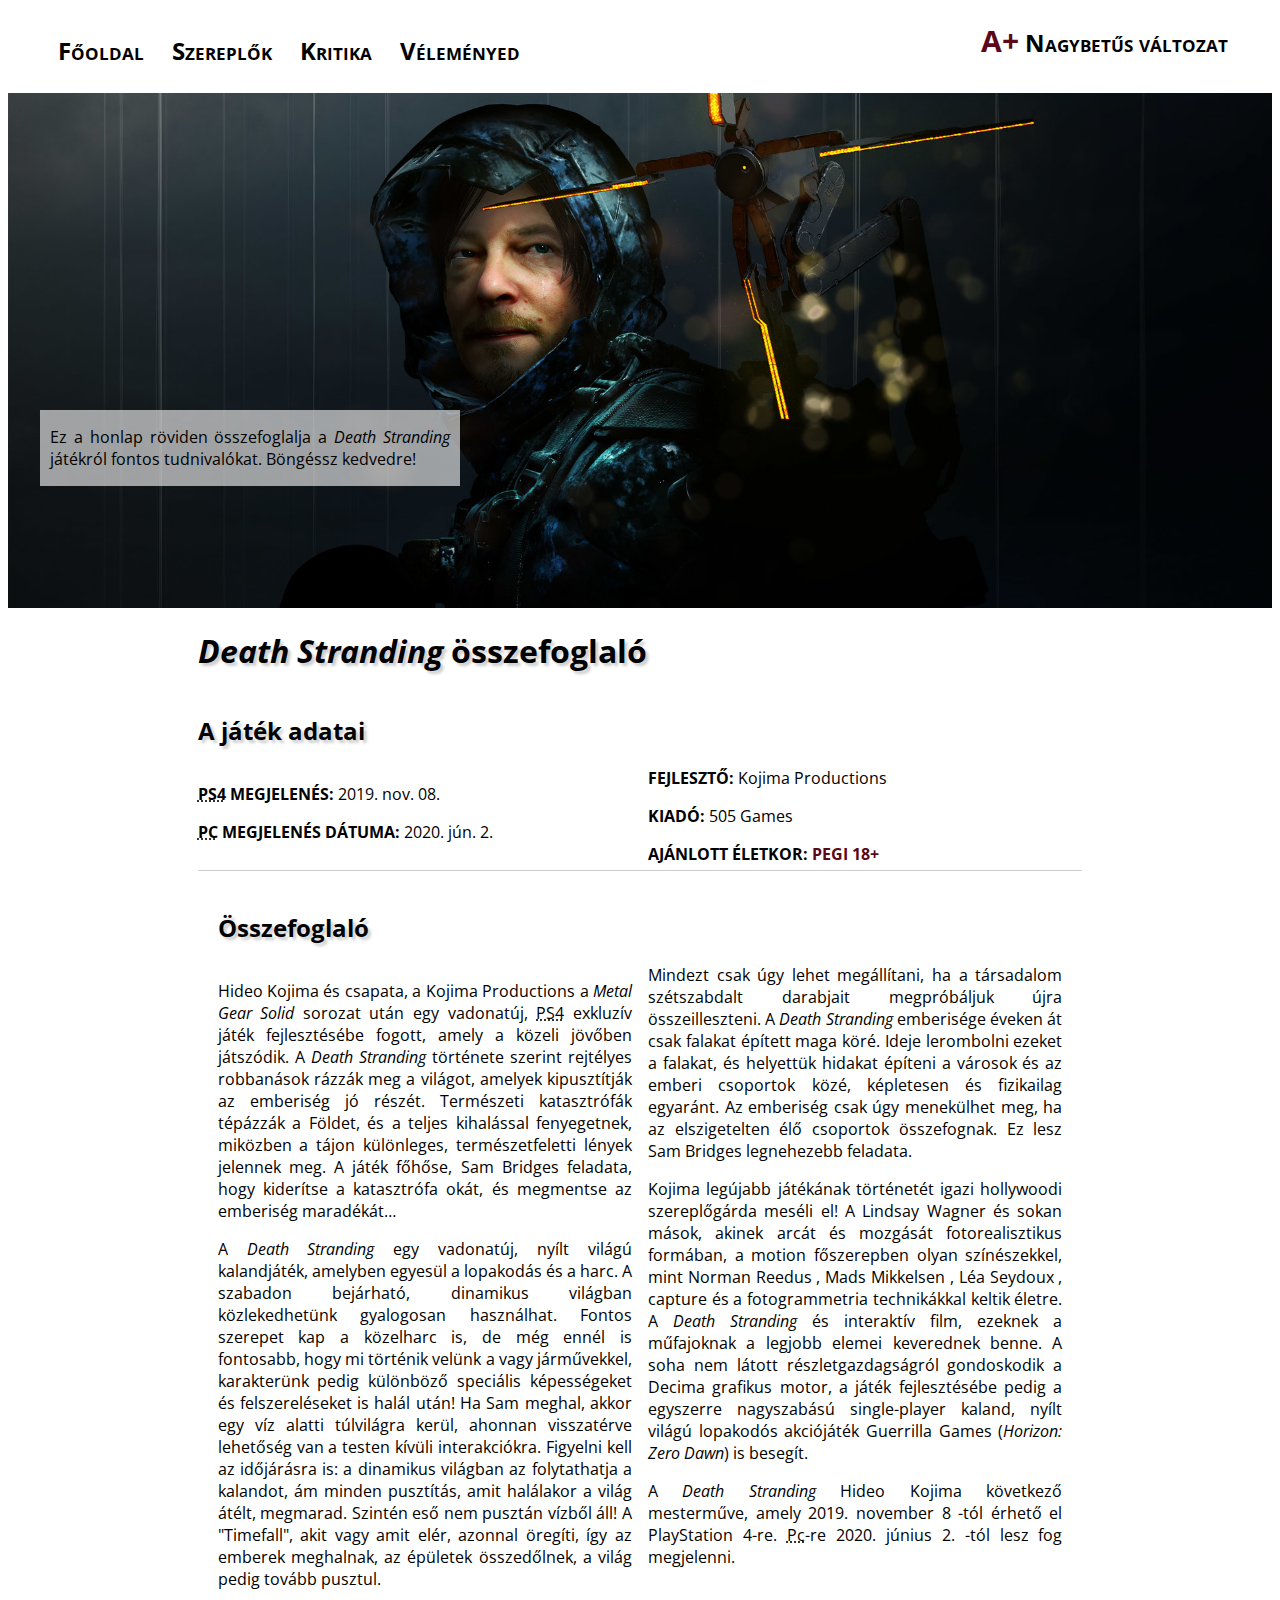
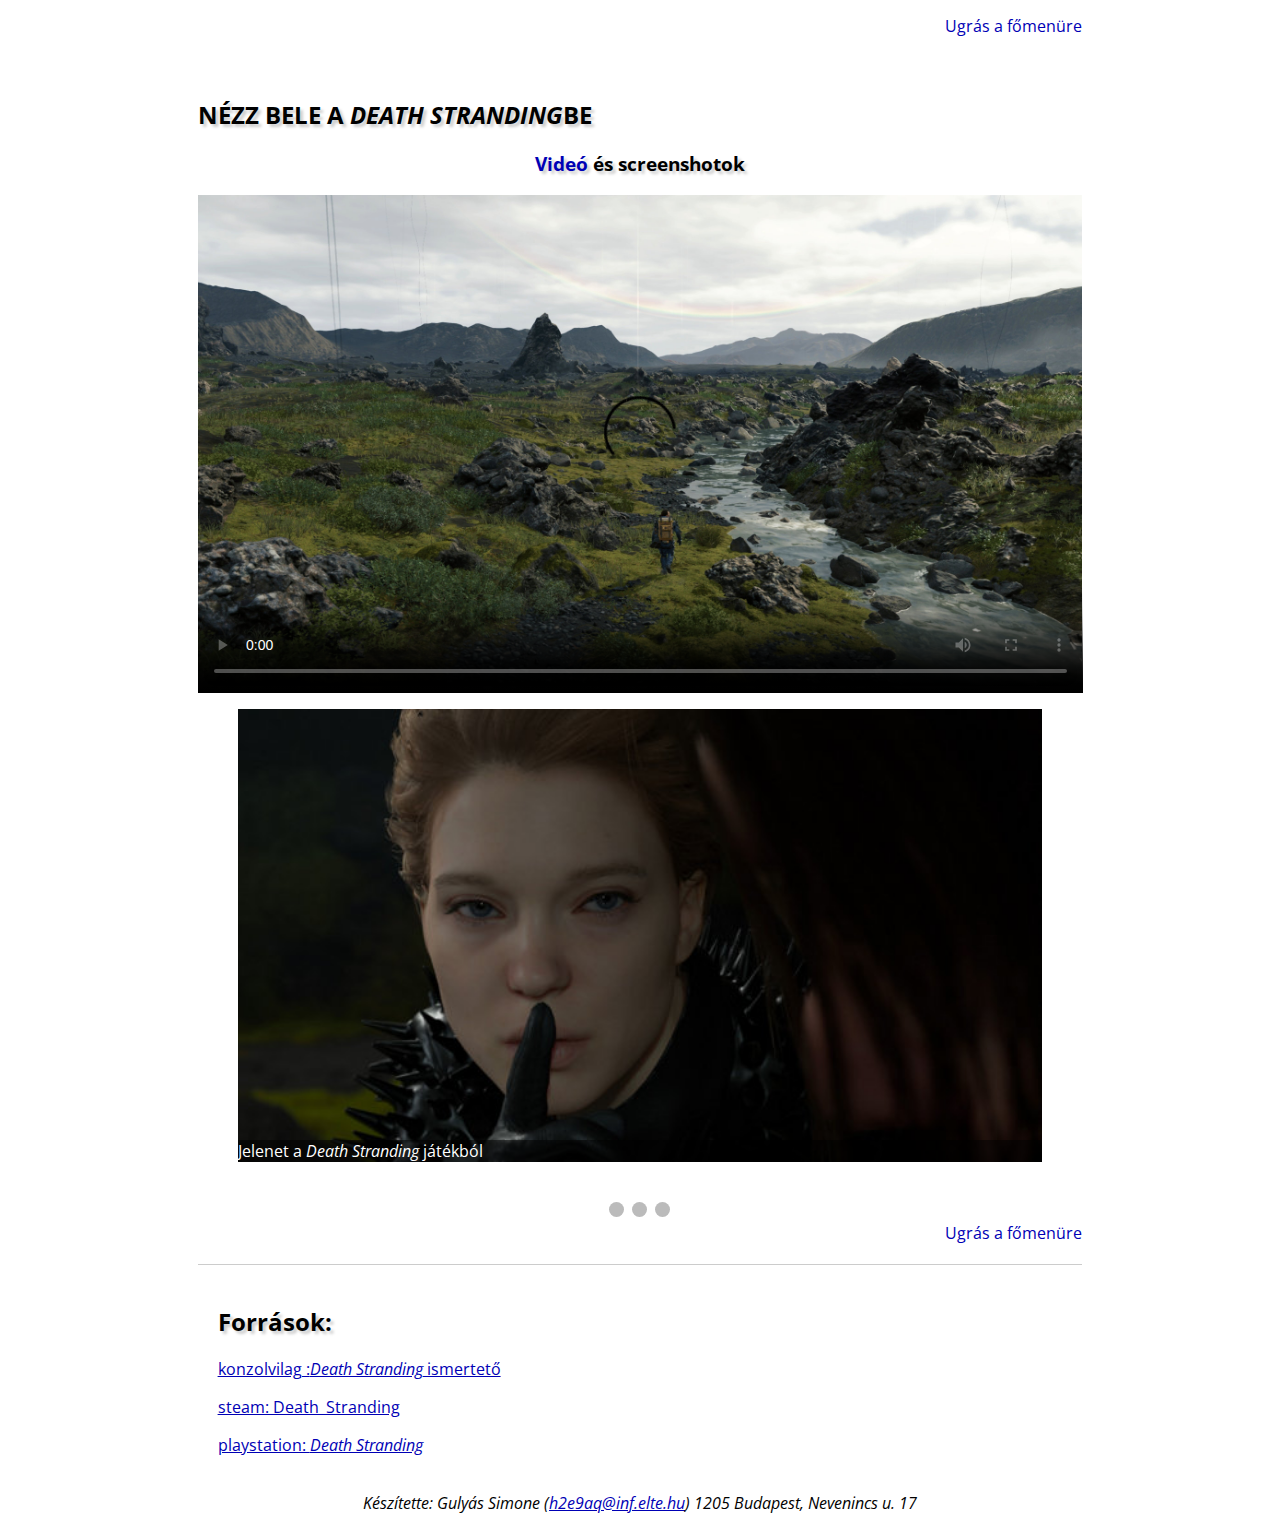
==== index.html @ 082101f3 "fixed some design" ====
<!DOCTYPE html>
<html lang="hu">
<head>
    <meta charset="utf-8">
    <title>Főoldal</title>
    <meta name="viewport" content="width=device-width, initial-scale=1">
    <link rel="stylesheet" type="text/css" href="css/alap.css" title="normal">
    <link rel="alternate stylesheet" type="text/css" href="css/nagybetus.css" title="nagybetus">
</head>
<body>
<nav id="tartalomraugras">
    <h2 class="rejtett">Ugrás az oldalon belül</h2>
    <a class="rejtett" href="#tartalom">Ugrás a tartalomra</a>
</nav>
<header>
    <div class="fejlec">
        <nav id="gyengenlato"><a id="nagybetu" href="#"
                                 onclick="setActiveStyleSheet('nagybetus'); return false;"><strong>A+</strong> Nagybetűs
            változat</a>
            <a id="normalbetu" href="#" onclick="setActiveStyleSheet('normal'); return false;"><strong>A-</strong>
                Normál változat</a>
        </nav>
        <nav id="fomenu">
            <h2 class="rejtett">Főmenü</h2>
            <ul>
                <li><a href="index.html" title="Összefoglaló">Főoldal</a></li>
                <li><a href="szereplok.html" title="A játék szereplői">Szereplők</a></li>
                <li><a href="kritika.html"
                       title="A játék kritikája és dijainak összefoglalója">Kritika</a>
                </li>
                <li><a href="velemenyed.html" title="Itt megírhatod a véleményed">Véleményed</a></li>
            </ul>
        </nav>
    </div>

    <div id="felirat">
        <p>Ez a honlap röviden összefoglalja a <cite lang="en">Death Stranding</cite> játékról fontos tudnivalókat.
            Böngéssz
            kedvedre!</p>
    </div>

</header>
<main id="tartalom">
    <h1><cite lang="en">Death Stranding</cite> összefoglaló</h1>
    <aside id="adatlap" class="oszlopos">
        <h2>A játék adatai</h2>
        <p><b><abbr lang="en" title="PlayStation 4">PS4</abbr> MEGJELENÉS:</b>
            <time datetime="2019-11-08">2019. nov. 08.</time>
        </p>
        <p><b><abbr lang="en" title="Personal Computer">PC</abbr> MEGJELENÉS DÁTUMA:</b>
            <time datetime="2020-06-02">2020. jún. 2.</time>
        </p>
        <p><b>FEJLESZTŐ:</b> Kojima Productions</p>
        <p><b>KIADÓ:</b> <span lang="en">505 Games</span></p>
        <p><b>AJÁNLOTT ÉLETKOR:</b> <strong>PEGI 18+</strong></p>
    </aside>
    <article id="osszefoglalo" class="oszlopos">
        <h2>Összefoglaló</h2>
        <p>
            Hideo Kojima és csapata, a <span lang="en">Kojima Productions</span> a <cite lang="en">Metal
            Gear
            Solid</cite>
            sorozat után egy vadonatúj, <abbr lang="en" title="PlayStation 4">PS4</abbr>
            exkluzív játék fejlesztésébe fogott, amely a közeli jövőben játszódik. A <cite lang="en">Death
            Stranding</cite> története szerint rejtélyes robbanások rázzák meg a világot, amelyek
            kipusztítják az emberiség jó részét. Természeti katasztrófák tépázzák a Földet, és a teljes
            kihalással fenyegetnek, miközben a tájon különleges, természetfeletti lények jelennek meg. A
            játék
            főhőse, Sam Bridges feladata, hogy kiderítse a katasztrófa okát, és megmentse az emberiség
            maradékát…
        </p>
        <p>
            A <cite lang="en">Death Stranding</cite> egy vadonatúj, nyílt világú kalandjáték, amelyben
            egyesül a lopakodás és a harc. A szabadon bejárható, dinamikus világban közlekedhetünk
            gyalogosan
            használhat. Fontos szerepet kap a közelharc is, de még ennél is fontosabb, hogy mi történik
            velünk a
            vagy járművekkel, karakterünk pedig különböző speciális képességeket és felszereléseket is
            halál után! Ha Sam meghal, akkor egy víz alatti túlvilágra kerül, ahonnan visszatérve
            lehetőség van a testen kívüli interakciókra. Figyelni kell az időjárásra is: a dinamikus
            világban az
            folytathatja a kalandot, ám minden pusztítás, amit halálakor a világ átélt, megmarad.
            Szintén
            eső nem pusztán vízből áll! A <span lang="en">"Timefall"</span>, akit vagy amit elér,
            azonnal
            öregíti, így az emberek meghalnak, az épületek összedőlnek, a világ pedig tovább pusztul.
        </p>
        <p>
            Mindezt csak úgy lehet megállítani, ha a társadalom szétszabdalt darabjait megpróbáljuk
            újra összeilleszteni. A <cite lang="en">Death Stranding</cite> emberisége éveken át csak
            falakat
            épített maga köré. Ideje
            lerombolni ezeket a falakat, és helyettük hidakat építeni a városok és az emberi csoportok
            közé,
            képletesen és fizikailag egyaránt. Az emberiség csak úgy menekülhet meg, ha az elszigetelten
            élő
            csoportok összefognak. Ez lesz Sam Bridges legnehezebb feladata.
        </p>
        <p>
            Kojima legújabb játékának történetét igazi hollywoodi szereplőgárda meséli el! A
            Lindsay Wagner és sokan mások, akinek arcát és mozgását fotorealisztikus formában, a motion
            főszerepben olyan színészekkel, mint Norman Reedus , Mads Mikkelsen , Léa Seydoux ,
            capture és a fotogrammetria technikákkal keltik életre. A <cite lang="en">Death
            Stranding</cite>
            és interaktív film, ezeknek a műfajoknak a legjobb elemei keverednek benne. A soha nem
            látott
            részletgazdagságról gondoskodik a Decima grafikus motor, a játék fejlesztésébe pedig a
            egyszerre nagyszabású <span lang="en">single-player</span> kaland, nyílt világú lopakodós
            akciójáték
            <span lang="en">Guerrilla Games</span> (<cite lang="en">Horizon: Zero Dawn</cite>) is
            besegít.
        </p>
        <p>
            A <cite lang="en">Death Stranding</cite> Hideo Kojima következő mesterműve, amely
            <time datetime="2019-11-08">2019. november 8</time>
            -tól érhető el <span lang="en">PlayStation 4</span>-re.
            <abbr lang="en" title="personal cumputer">Pc</abbr>-re
            <time datetime="2020-06-02">2020. június 2.</time>
            -tól lesz fog megjelenni.
        </p>
    </article>
    <nav id="fomenureugras1">
        <h2 class="rejtett">Ugrás a főmenüre</h2>
        <a href="#fomenu">Ugrás a főmenüre</a>
    </nav>
     
    <div id="media">
        <h2>NÉZZ BELE A <cite lang="en">DEATH STRANDING</cite>BE</h2>
        <h3><span class="modositott">Videó</span> és <span lang="en"> screenshotok</span></h3>
        <video controls poster="media/death-standing--background.jfif">
            <source src="media/Death_Stranding_Trailer.mp4" type="video/mp4">
            <p>A böngészője nem támogatja a videóállomány beágyazott lejátszását.</p>
            <p><a href="media/Death_Stranding_Trailer.mp4">Az pelda állományt letöltheti mp4
                formátumban.</a></p>
        </video>
        <div class="slideshow-container">
            <a target="_blank" href="media/death-stranding--9-game.jfif">
            <div class="mySlides fade">
                <figure>
                    <img src="media/death-stranding--9-game.jfif"
                         alt="Jelenet a Death Stranding játékból">
                    <figcaption>Jelenet a <cite lang="en">Death Stranding</cite> játékból</figcaption>
                </figure>
            </div>
            </a>
            <div class="mySlides fade">
                <a target="_blank" href="media/death-stranding-6_game.jpg">
                <figure>
                    <img src="media/death-stranding-6_game.jpg"
                         alt="Üldözési jelenet a Death Stranding játékból">
                    <figcaption>Üldözési jelenet a <cite lang="en">Death Stranding</cite> játékból</figcaption>
                </figure>
                </a>
            </div>
            <div class="mySlides fade">
                <a target="_blank" href="media/death-standing-7-game.jfif">
                <figure>
                    <img src="media/death-standing-7-game.jfif" alt="Tájkép a Death Stranding játékból">
                    <figcaption>Tájkép a <cite lang="en">Death Stranding</cite> játékból</figcaption>
                </figure>
                </a>
            </div>
        </div>
        <script src="css/sideshow.js" type="text/javascript"></script>
    </div>
    <br>
    <div style="text-align:center">
        <span class="dot" onclick="currentSlide(1)"></span>
        <span class="dot" onclick="currentSlide(2)"></span>
        <span class="dot" onclick="currentSlide(3)"></span>
    </div>
    <nav id="fomenureugras2">
        <h2 class="rejtett">Ugrás a főmenüre</h2>
        <a href="#fomenu">Ugrás a főmenüre</a>
    </nav>
    <article id="forras">
        <h2>Források:</h2>
        <p><a target="_blank" href="https://www.konzolvilag.hu/death-stranding#ismerteto">konzolvilag
            :<cite lang="en">Death Stranding</cite> ismertető</a></p>
        <p><a target="_blank" href="https://store.steampowered.com/app/1190460/Death_Stranding">steam:
            Death_Stranding</a></p>
        <p><a target="_blank" href="https://www.playstation.com/hu-hu/games/death-stranding-ps4/">playstation: <cite
                lang="en">Death Stranding</cite></a></p>
    </article>
    </div>

</main>
<footer id="keszito">
    <address>
        Készítette: Gulyás Simone <!-- link az email címre mailto: protokollal -->
        (<a href="mailto:h2e9aq@inf.elte.hu">h2e9aq@inf.elte.hu</a>)
        1205 Budapest, Nevenincs u. 17
    </address>
</footer>
</body>


</html>
---- css/alap.css ----
@import url('https://fonts.googleapis.com/css?family=Open+Sans&display=swap');

html
{
    font-family: "Open Sans",sans-serif;
   /* background-image: url("../media/death-standing-background.jpg");*/
    background-repeat: no-repeat;
    background-position: center;
    background-size: 100%;
}
/*-------------header-----------*/
header
{
    background-image: url("../media/death-stranding-cover1.jpg");
    background-repeat: no-repeat;
    background-size: cover;
    min-height: 600px;
    top: 40px;
    left: 40px;
    background-position: 40% 40%;
}
header div#felirat
{
    background: rgba(255, 255, 255, 0.6);
    width: 400px;
    margin: 10px;
    padding: 0px 10px 0px 10px;
    position: absolute;
    top: 400px;
    left: 30px;
    z-index: 1;
}
.fejlec
{
    padding: 10px 10px 10px 10px;
    background-color: white;
    margin-top: 0;
    margin-bottom: 0;
}
h2 {
     column-span: all;
 }
strong
{
    color: #5c0819;
    font-weight: bold;
}
header nav ul li
{
    display: inline;
    white-space: nowrap;
}
header nav a
{
    color: black;
    text-decoration: none;
    font-weight: bold;
    font-variant: small-caps;
    font-size: 1.5em;
    margin-right: 1em;
}
nav#gyengenlato {
    position:absolute;
    top: 20px;
    right: 28px;

}
nav#gyengenlato strong
{
    font-size:30px
}
a#normalbetu {display: none}
/*------------main------------*/
main nav
{

    text-align: right;
    margin-bottom: 20px;
}
main aside nav
{
    text-align: left;
    font-variant: small-caps;
    background-color: white;
    padding: 10px;
    margin: 0 10px 10px 20px;
    font-size: 24px;
}
main aside nav a
{
    color: black;
    text-decoration: none;

}
a[href="#fomenu"]
{
    text-decoration: none;
    transition: all .5s;
}
.modositott
{
    color: #0000b5;
}
a
{
    transition: all .5s;
}
a:not(nav) {
    color: #0000b5;
}

/* visited link */
article#forras a:visited {
    color: #34515e;
}
/* visited link */
footer a:visited {
    color: #34515e;
}
a:hover
{
    color: #0000b5;
    text-decoration: underline;
}
.rejtett {position:absolute; left:-9999px;}

h1,h2,h3
{
    text-shadow: 3px 3px 3px #ccc;
}
h3
{
    text-align: center;
}
p
{
    text-align: justify;
}
section
{
    border-top: 1px solid #ccc;
    padding: 20px;
}

.oszlopos
{

    column-width: 400px;
    -webkit-column-width: 400px;
    -moz-column-width: 400px;
    column-count: 2;
    -webkit-column-count: 2;
    -moz-column-count: 2;
}
figure {
    position: relative;
}
figure img {
    display: block;
}
figcaption {
    background: rgba(0, 0, 0, 0.5);
    color: #FFF;
    position: absolute;
    bottom: 0;
    left: 0;
    right: 0;
}
.responsive
{
    width: 100%;
    height: auto;
}
video {
    display: block;
    margin: auto;
    width:100%;
}
main,footer
{
    width: 70%;
/*    min-width: 400px;*/
    max-width: 2000px;
    margin: 0 auto;
}
article#osszefoglalo
{
    border-top: 1px solid #ccc;
    padding: 20px;
}
article#forras
{
    border-top: 1px solid #ccc;
    padding: 20px;
}
article#dijak table
{
    margin: 0 auto;
    border-collapse: collapse;
}
article#dijak table th {
    background-color: #383838;
    color: white;
    font-weight: bold;
 }
article#dijak table td
{
    border-bottom: 1px solid #383838;
    padding: 5px;
}
caption{caption-side: bottom}
/* Slideshow container */

/*------------footer------------*/
footer address
{
    text-align: center;
}

@media screen and (max-width: 900px) {
    header a {
        float: none;
        display: block;
        text-align: left;
    }
    header nav#gyengenlato
    {
        width: 100px;
    }
    header div#felirat
    {
        width: 150px;
    }
    main
    {
        margin: 5px;
        width: auto;
    }
    figure
    {
        font-size: 80%;
    }
}

/*---galery----*/
/* Slideshow container */
.slideshow-container {
    max-width: 1000px;
    position: relative;
    margin: auto;
}
/* The dots/bullets/indicators */
.dot {
    cursor: pointer;
    height: 15px;
    width: 15px;
    margin: 0 2px;
    background-color: #bbb;
    border-radius: 50%;
    display: inline-block;
    transition: background-color 0.6s ease;
}

.active, .dot:hover {
    background-color: #0000b5;
}

/* Fading animation */
.fade {
    -webkit-animation-name: fade;
    -webkit-animation-duration: 1.5s;
    animation-name: fade;
    animation-duration: 1.5s;
}
.slideshow-container img
{
    width: 100%;
}
@-webkit-keyframes fade {
    from {opacity: .4}
    to {opacity: 1}
}

@keyframes fade {
    from {opacity: .4}
    to {opacity: 1}
}
---- css/nagybetus.css ----
@import url('alap.css');

body {
    font-size:2em;

}
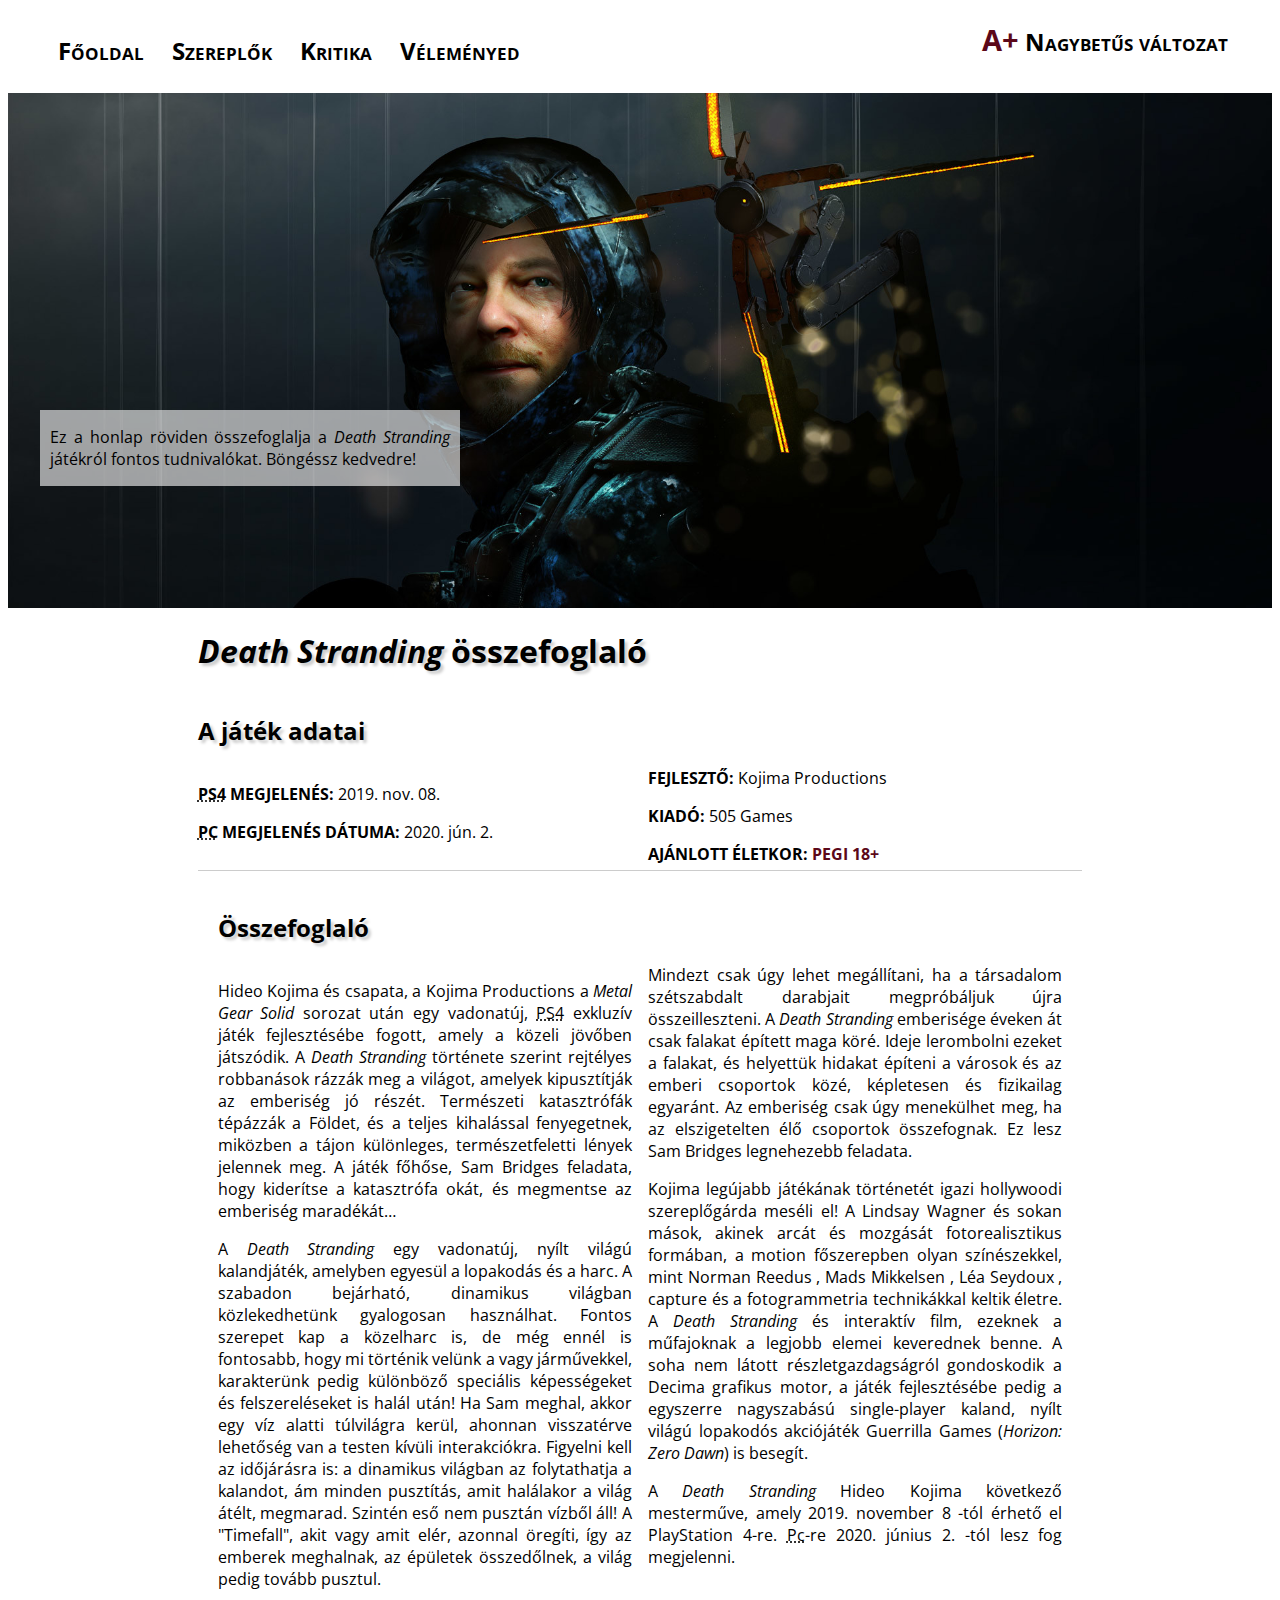
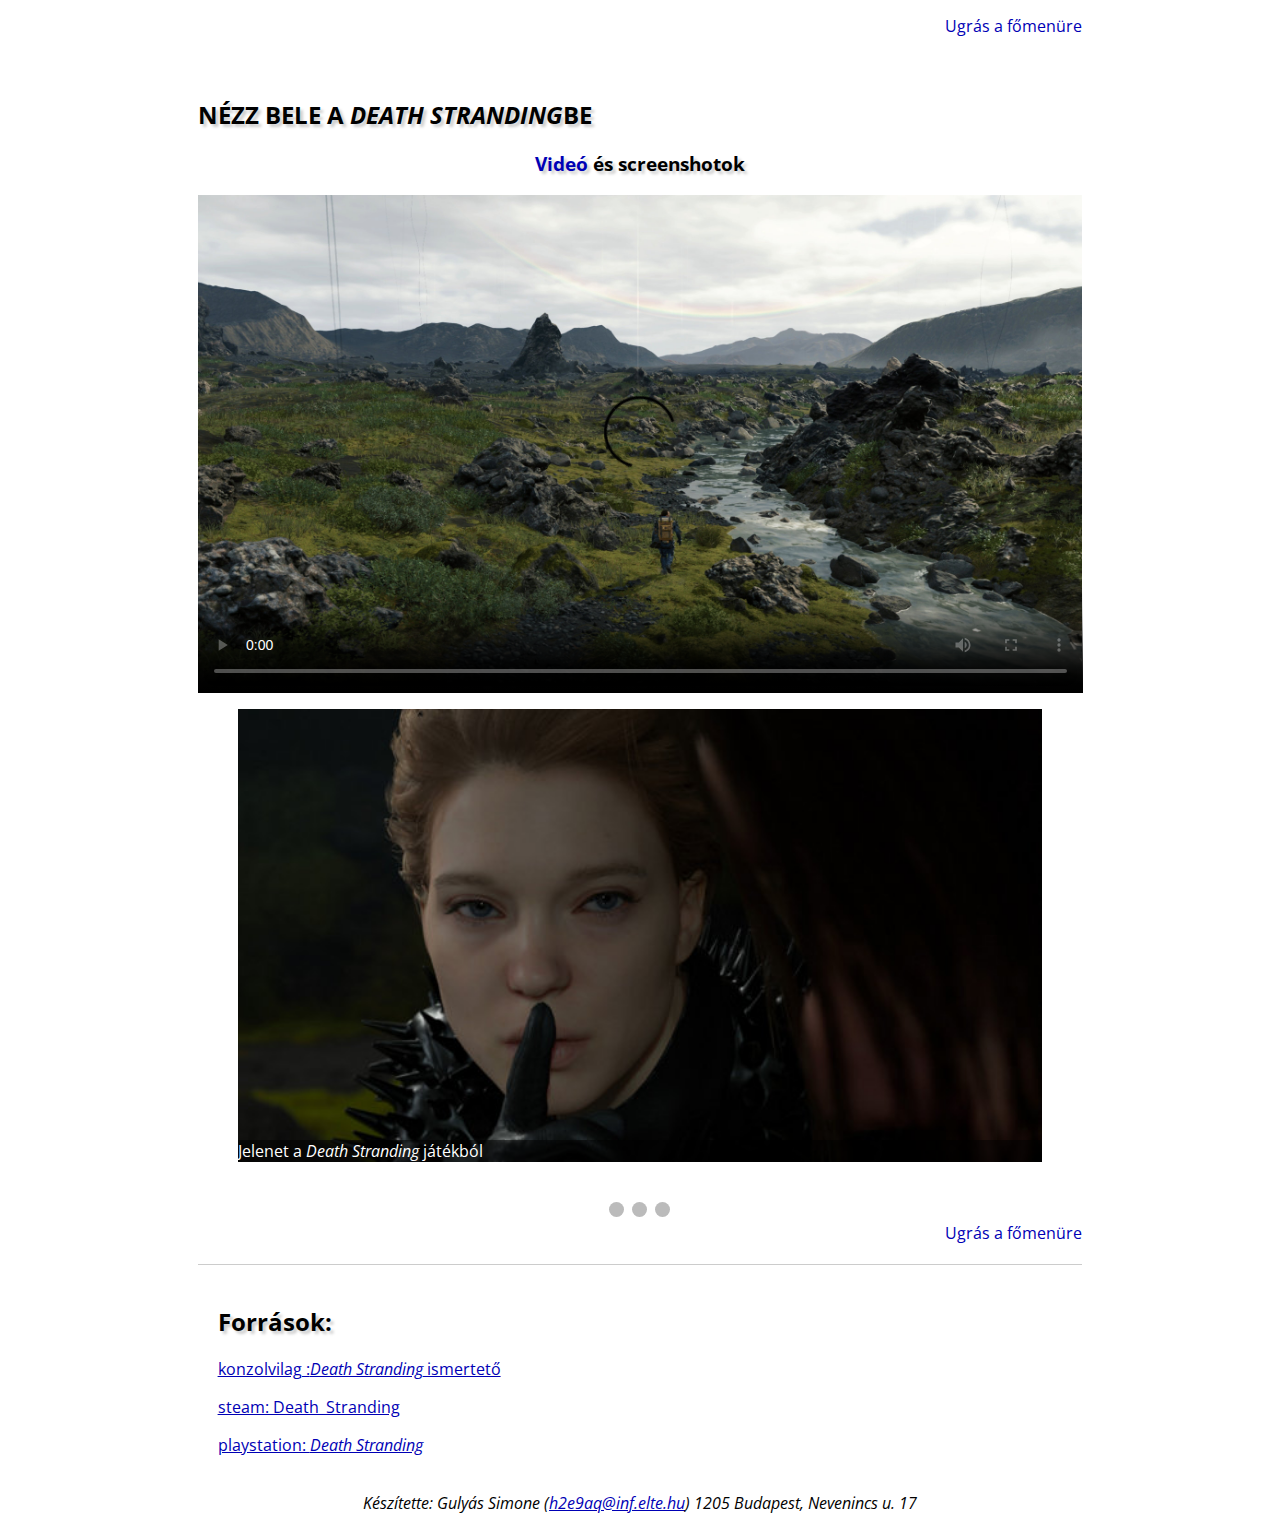
==== commit dbe3087b: "fixed all responsive design" ====
--- a/index.html
+++ b/index.html
@@ -6,6 +6,7 @@
     <meta name="viewport" content="width=device-width, initial-scale=1">
     <link rel="stylesheet" type="text/css" href="css/alap.css" title="normal">
     <link rel="alternate stylesheet" type="text/css" href="css/nagybetus.css" title="nagybetus">
+    <script type="text/javascript" src="scripts/styleswitcher.js"></script>
 </head>
 <body>
 <nav id="tartalomraugras">
@@ -17,8 +18,9 @@
         <nav id="gyengenlato"><a id="nagybetu" href="#"
                                  onclick="setActiveStyleSheet('nagybetus'); return false;"><strong>A+</strong> Nagybetűs
             változat</a>
-            <a id="normalbetu" href="#" onclick="setActiveStyleSheet('normal'); return false;"><strong>A-</strong>
-                Normál változat</a>
+            <a id="normalbetu" href="#" onclick="setActiveStyleSheet('normal'); return false;"><strong>A-</strong><span
+                    id="kicsi">
+                Normál változat</span></a>
         </nav>
         <nav id="fomenu">
             <h2 class="rejtett">Főmenü</h2>
@@ -135,33 +137,33 @@
         </video>
         <div class="slideshow-container">
             <a target="_blank" href="media/death-stranding--9-game.jfif">
-            <div class="mySlides fade">
-                <figure>
-                    <img src="media/death-stranding--9-game.jfif"
-                         alt="Jelenet a Death Stranding játékból">
-                    <figcaption>Jelenet a <cite lang="en">Death Stranding</cite> játékból</figcaption>
-                </figure>
-            </div>
+                <div class="mySlides fade">
+                    <figure>
+                        <img src="media/death-stranding--9-game.jfif"
+                             alt="Jelenet a Death Stranding játékból">
+                        <figcaption>Jelenet a <cite lang="en">Death Stranding</cite> játékból</figcaption>
+                    </figure>
+                </div>
             </a>
             <div class="mySlides fade">
                 <a target="_blank" href="media/death-stranding-6_game.jpg">
-                <figure>
-                    <img src="media/death-stranding-6_game.jpg"
-                         alt="Üldözési jelenet a Death Stranding játékból">
-                    <figcaption>Üldözési jelenet a <cite lang="en">Death Stranding</cite> játékból</figcaption>
-                </figure>
+                    <figure>
+                        <img src="media/death-stranding-6_game.jpg"
+                             alt="Üldözési jelenet a Death Stranding játékból">
+                        <figcaption>Üldözési jelenet a <cite lang="en">Death Stranding</cite> játékból</figcaption>
+                    </figure>
                 </a>
             </div>
             <div class="mySlides fade">
                 <a target="_blank" href="media/death-standing-7-game.jfif">
-                <figure>
-                    <img src="media/death-standing-7-game.jfif" alt="Tájkép a Death Stranding játékból">
-                    <figcaption>Tájkép a <cite lang="en">Death Stranding</cite> játékból</figcaption>
-                </figure>
+                    <figure>
+                        <img src="media/death-standing-7-game.jfif" alt="Tájkép a Death Stranding játékból">
+                        <figcaption>Tájkép a <cite lang="en">Death Stranding</cite> játékból</figcaption>
+                    </figure>
                 </a>
             </div>
         </div>
-        <script src="css/sideshow.js" type="text/javascript"></script>
+        <script src="scripts/sideshow.js" type="text/javascript"></script>
     </div>
     <br>
     <div style="text-align:center">
@@ -182,8 +184,6 @@
         <p><a target="_blank" href="https://www.playstation.com/hu-hu/games/death-stranding-ps4/">playstation: <cite
                 lang="en">Death Stranding</cite></a></p>
     </article>
-    </div>
-
 </main>
 <footer id="keszito">
     <address>
--- a/css/alap.css
+++ b/css/alap.css
@@ -3,10 +3,6 @@
 html
 {
     font-family: "Open Sans",sans-serif;
-   /* background-image: url("../media/death-standing-background.jpg");*/
-    background-repeat: no-repeat;
-    background-position: center;
-    background-size: 100%;
 }
 /*-------------header-----------*/
 header
@@ -17,14 +13,14 @@
     min-height: 600px;
     top: 40px;
     left: 40px;
-    background-position: 40% 40%;
+    background-position: 40% 10%;
 }
 header div#felirat
 {
     background: rgba(255, 255, 255, 0.6);
     width: 400px;
     margin: 10px;
-    padding: 0px 10px 0px 10px;
+    padding: 0 10px 0 10px;
     position: absolute;
     top: 400px;
     left: 30px;
@@ -67,7 +63,7 @@
 }
 nav#gyengenlato strong
 {
-    font-size:30px
+    font-size:120%;
 }
 a#normalbetu {display: none}
 /*------------main------------*/
@@ -209,6 +205,62 @@
     padding: 5px;
 }
 caption{caption-side: bottom}
+
+legend
+{
+    font-size: 120%;
+    font-weight: bold;
+    color: #0000b5;
+}
+fieldset
+{
+    border: none;
+}
+/* Style inputs, select elements and textareas */
+input[type=text],input[type=email], textarea{
+    width: 100%;
+    padding: 12px;
+    border: 1px solid #ccc;
+    border-radius: 4px;
+    box-sizing: border-box;
+    resize: vertical;
+}
+
+/* Style the label to display next to the inputs */
+label {
+    padding: 12px 12px 12px 0;
+}
+
+input[type=submit] {
+    width: 10%;
+    min-width: 100px;
+    background-color: #0000b5;
+    color: white;
+    padding: 14px 20px;
+    margin: 8px 0;
+    border: none;
+    border-radius: 4px;
+    cursor: pointer;
+}
+input[type=submit]:hover {
+    background-color: #34515e;
+}
+input[type=reset] {
+    width: 10%;
+    min-width: 100px;
+    background-color: #aa0000;
+    color: white;
+    padding: 14px 20px;
+    margin: 8px 0;
+    border: none;
+    border-radius: 4px;
+    cursor: pointer;
+}
+
+input[type=reset]:hover {
+    background-color: #5c0819;
+}
+
 /* Slideshow container */
 
 /*------------footer------------*/
--- a/css/nagybetus.css
+++ b/css/nagybetus.css
@@ -2,5 +2,70 @@
 
 body {
     font-size:2em;
+}
+a#nagybetu
+{
+    display: none;
+}
+a#normalbetu
+{
+    display: block;
+}
+header
+{
+    height: 700px;
+}
+main, footer
+{
+    width: 90%;
+    max-width: 2500px;
+}
+@media screen and (max-width: 1200px)
+{
 
+    header div#felirat
+    {
+        width: 80%;
+    }
+
+    header nav#gyengenlato
+    {
+        width: 200px;
+    }
 }
+@media screen and (max-width: 1500px)
+{
+    header a {
+        float: none;
+        display: block;
+        text-align: left;
+    }
+    header
+    {
+        background-position:40% calc(100% + 200px) ;
+    }
+}
+@media screen and (max-width: 700px)
+{
+    header
+    {
+        background-position:40% calc(100% + 200px) ;
+    }
+    header div#felirat
+    {
+        background: rgba(255, 255, 255, 0.6);
+        padding: 0 10px 0 10px;
+        position: absolute;
+        top: 300px;
+        z-index: 1;
+    }
+    span#kicsi
+    {
+        display: none;
+    }
+    a#normalbetu {
+        margin: 0;
+        min-width: 50px;
+        float: right;
+    }
+}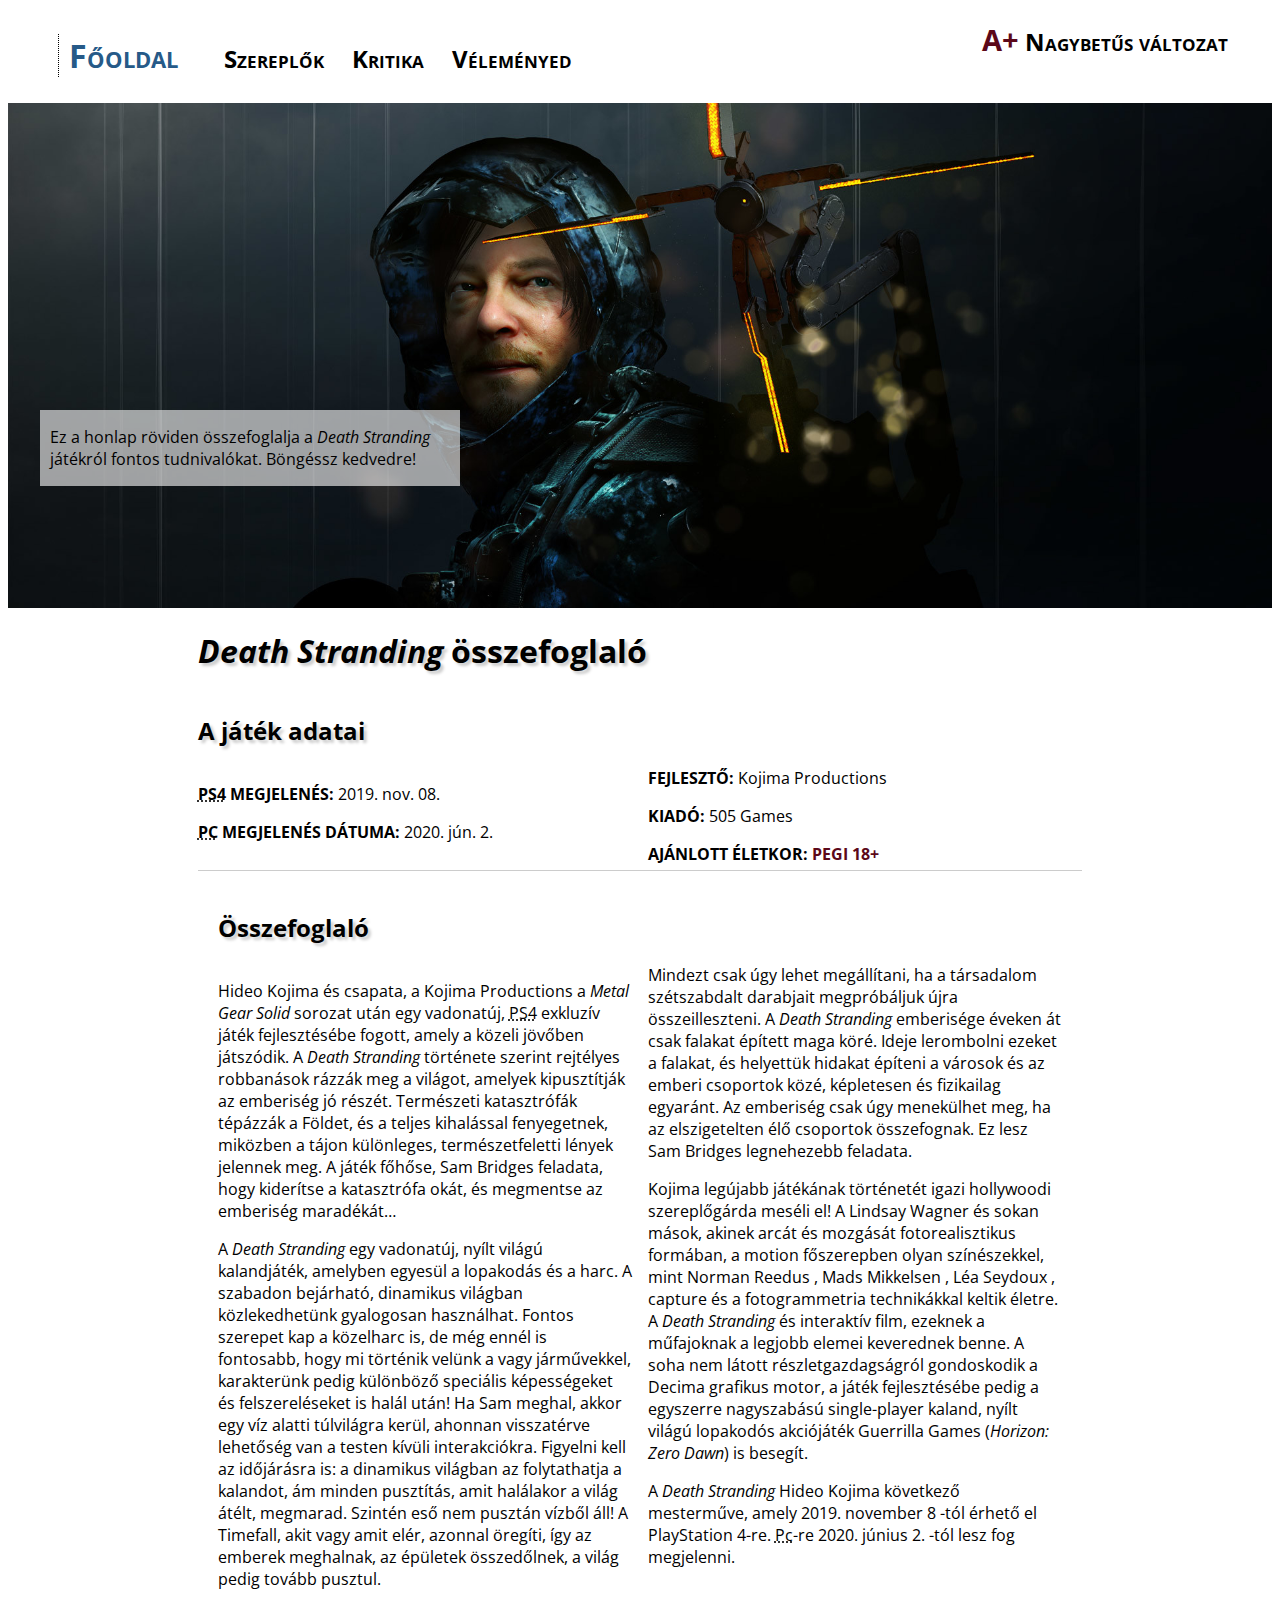
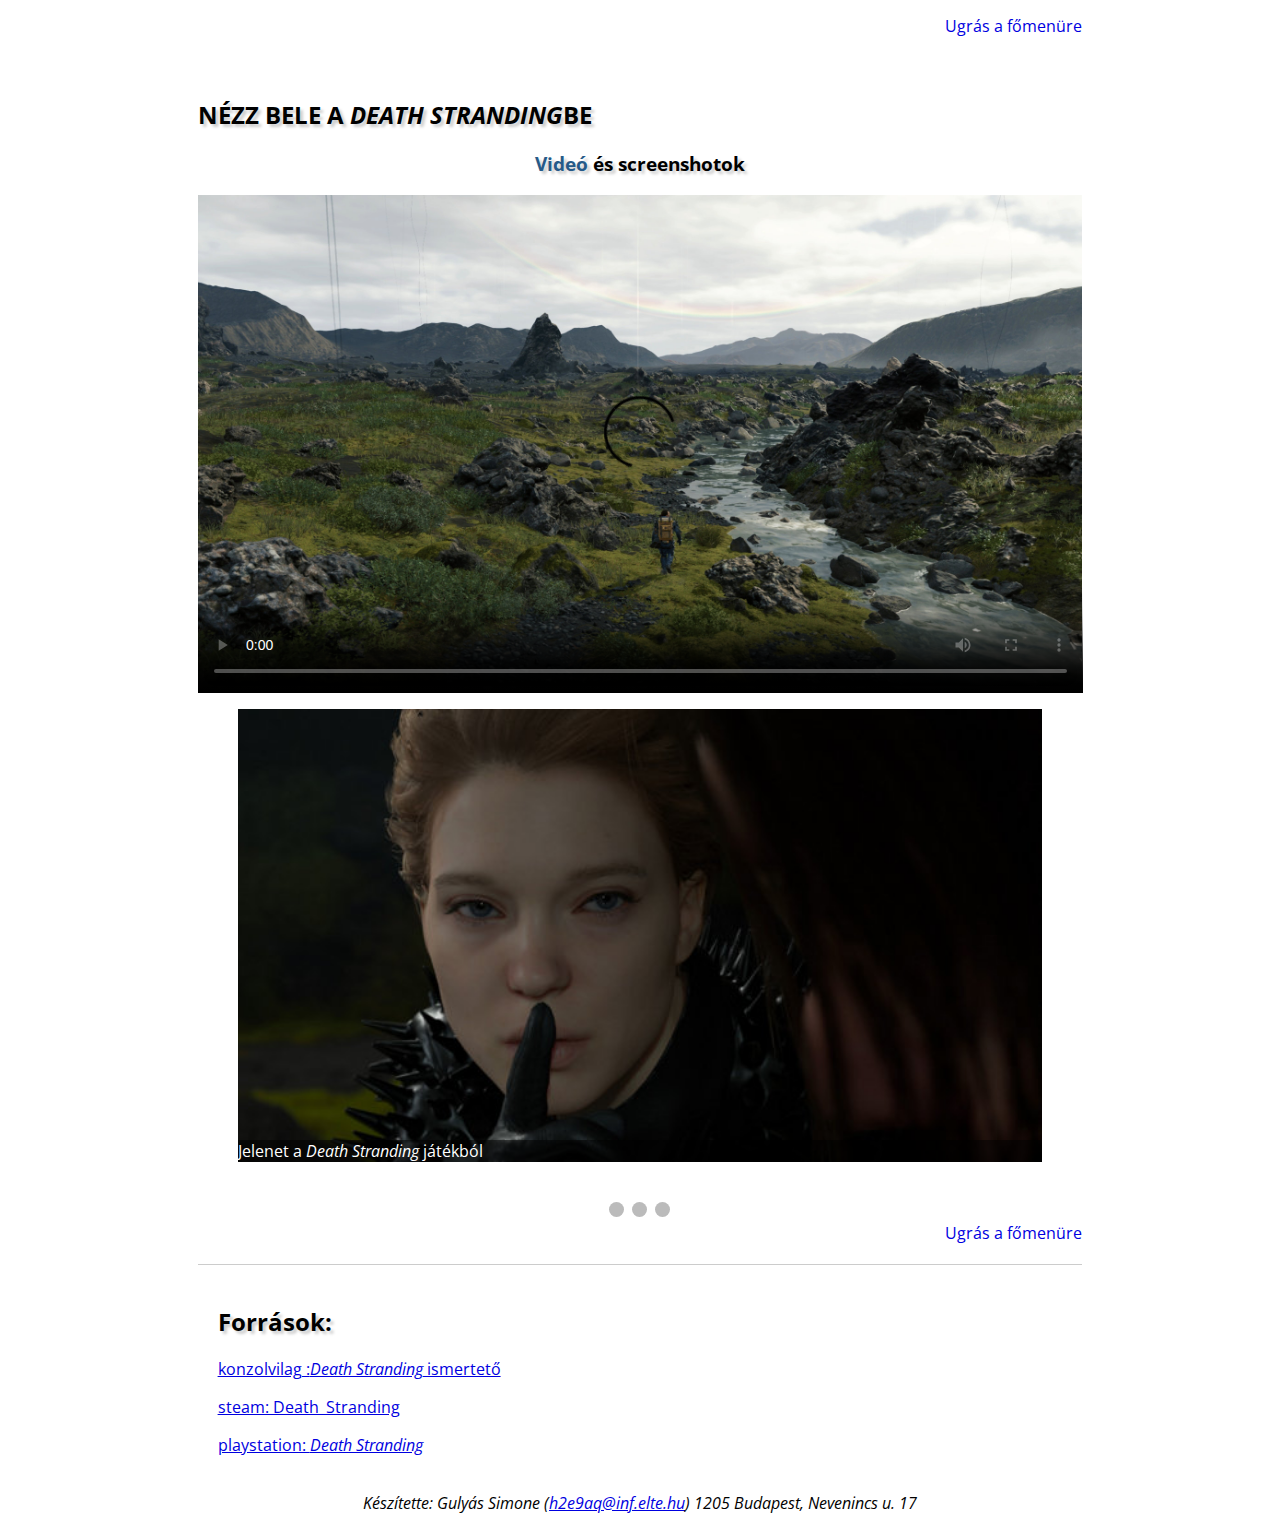
==== commit 290fc2b9: "some fixes and menu navigate" ====
--- a/index.html
+++ b/index.html
@@ -6,9 +6,9 @@
     <meta name="viewport" content="width=device-width, initial-scale=1">
     <link rel="stylesheet" type="text/css" href="css/alap.css" title="normal">
     <link rel="alternate stylesheet" type="text/css" href="css/nagybetus.css" title="nagybetus">
-    <script type="text/javascript" src="scripts/styleswitcher.js"></script>
+    <script src="scripts/styleswitcher.js"></script>
 </head>
-<body>
+<body id="index">
 <nav id="tartalomraugras">
     <h2 class="rejtett">Ugrás az oldalon belül</h2>
     <a class="rejtett" href="#tartalom">Ugrás a tartalomra</a>
@@ -25,12 +25,12 @@
         <nav id="fomenu">
             <h2 class="rejtett">Főmenü</h2>
             <ul>
-                <li><a href="index.html" title="Összefoglaló">Főoldal</a></li>
-                <li><a href="szereplok.html" title="A játék szereplői">Szereplők</a></li>
-                <li><a href="kritika.html"
+                <li><a class="index" href="index.html" title="Összefoglaló">Főoldal</a></li>
+                <li><a class="szereplok" href="szereplok.html" title="A játék szereplői">Szereplők</a></li>
+                <li><a class="kritika" href="kritika.html"
                        title="A játék kritikája és dijainak összefoglalója">Kritika</a>
                 </li>
-                <li><a href="velemenyed.html" title="Itt megírhatod a véleményed">Véleményed</a></li>
+                <li><a class="velemeny" href="velemenyed.html" title="Itt megírhatod a véleményed">Véleményed</a></li>
             </ul>
         </nav>
     </div>
@@ -83,7 +83,7 @@
             világban az
             folytathatja a kalandot, ám minden pusztítás, amit halálakor a világ átélt, megmarad.
             Szintén
-            eső nem pusztán vízből áll! A <span lang="en">"Timefall"</span>, akit vagy amit elér,
+            eső nem pusztán vízből áll! A <span lang="en">Timefall</span>, akit vagy amit elér,
             azonnal
             öregíti, így az emberek meghalnak, az épületek összedőlnek, a világ pedig tovább pusztul.
         </p>
@@ -163,7 +163,7 @@
                 </a>
             </div>
         </div>
-        <script src="scripts/sideshow.js" type="text/javascript"></script>
+        <script src="scripts/sideshow.js" ></script>
     </div>
     <br>
     <div style="text-align:center">
--- a/css/alap.css
+++ b/css/alap.css
@@ -1,8 +1,8 @@
-@import url('https://fonts.googleapis.com/css?family=Open+Sans&display=swap');
+@import 'https://fonts.googleapis.com/css?family=Open+Sans&display=swap';
 
 html
 {
-    font-family: "Open Sans",sans-serif;
+    font-family: 'Open Sans',Arial,Helvetica,sans-serif;;
 }
 /*-------------header-----------*/
 header
@@ -26,6 +26,12 @@
     left: 30px;
     z-index: 1;
 }
+#index .index,#szereplo .szereplok,#fogadtatas .kritika,#hozzaszolas .velemeny{
+    font-size: 2em;
+    color: #265a88;
+    border-left: 1px dotted black;
+    padding: 0 10px;
+}
 .fejlec
 {
     padding: 10px 10px 10px 10px;
@@ -41,11 +47,11 @@
     color: #5c0819;
     font-weight: bold;
 }
-header nav ul li
-{
+header nav ul li {
     display: inline;
     white-space: nowrap;
 }
+
 header nav a
 {
     color: black;
@@ -95,14 +101,14 @@
 }
 .modositott
 {
-    color: #0000b5;
+    color: #265a88;
 }
 a
 {
     transition: all .5s;
 }
 a:not(nav) {
-    color: #0000b5;
+    color: #0000e0;
 }
 
 /* visited link */
@@ -115,7 +121,7 @@
 }
 a:hover
 {
-    color: #0000b5;
+    color: #265a88;
     text-decoration: underline;
 }
 .rejtett {position:absolute; left:-9999px;}
@@ -130,7 +136,7 @@
 }
 p
 {
-    text-align: justify;
+    text-align: left;
 }
 section
 {
@@ -191,6 +197,7 @@
 }
 article#dijak table
 {
+    width: auto;
     margin: 0 auto;
     border-collapse: collapse;
 }
@@ -210,12 +217,13 @@
 {
     font-size: 120%;
     font-weight: bold;
-    color: #0000b5;
+    color: #265a88;
 }
 fieldset
 {
     border: none;
 }
+
 /* Style inputs, select elements and textareas */
 input[type=text],input[type=email], textarea{
     width: 100%;
@@ -234,7 +242,7 @@
 input[type=submit] {
     width: 10%;
     min-width: 100px;
-    background-color: #0000b5;
+    background-color: #265a88;
     color: white;
     padding: 14px 20px;
     margin: 8px 0;
@@ -292,6 +300,11 @@
     {
         font-size: 80%;
     }
+
+    header nav ul
+    {
+        padding: 0;
+    }
 }
 
 /*---galery----*/
@@ -314,7 +327,7 @@
 }
 
 .active, .dot:hover {
-    background-color: #0000b5;
+    background-color: #265a88;
 }
 
 /* Fading animation */
--- a/css/nagybetus.css
+++ b/css/nagybetus.css
@@ -20,6 +20,11 @@
     width: 90%;
     max-width: 2500px;
 }
+
+header nav ul
+{
+    padding: 0;
+}
 @media screen and (max-width: 1200px)
 {
 
@@ -35,6 +40,10 @@
 }
 @media screen and (max-width: 1500px)
 {
+    header div#felirat
+    {
+        top: 450px;
+    }
     header a {
         float: none;
         display: block;
@@ -47,18 +56,16 @@
 }
 @media screen and (max-width: 700px)
 {
+    header div#felirat
+    {
+        top: 400px;
+    }
+
     header
     {
-        background-position:40% calc(100% + 200px) ;
+        background-position:20% calc(100% + 200px) ;
     }
-    header div#felirat
-    {
-        background: rgba(255, 255, 255, 0.6);
-        padding: 0 10px 0 10px;
-        position: absolute;
-        top: 300px;
-        z-index: 1;
-    }
+
     span#kicsi
     {
         display: none;
@@ -68,4 +75,18 @@
         min-width: 50px;
         float: right;
     }
+}
+
+@media screen and (max-width: 400px) {
+    header div#felirat
+    {
+        background: rgba(255, 255, 255, 0.6);
+        padding: 0;
+        margin: 0;
+        left: 5px;
+        position: absolute;
+        top: 400px;
+        width: 100%;
+        z-index: 1;
+    }
 }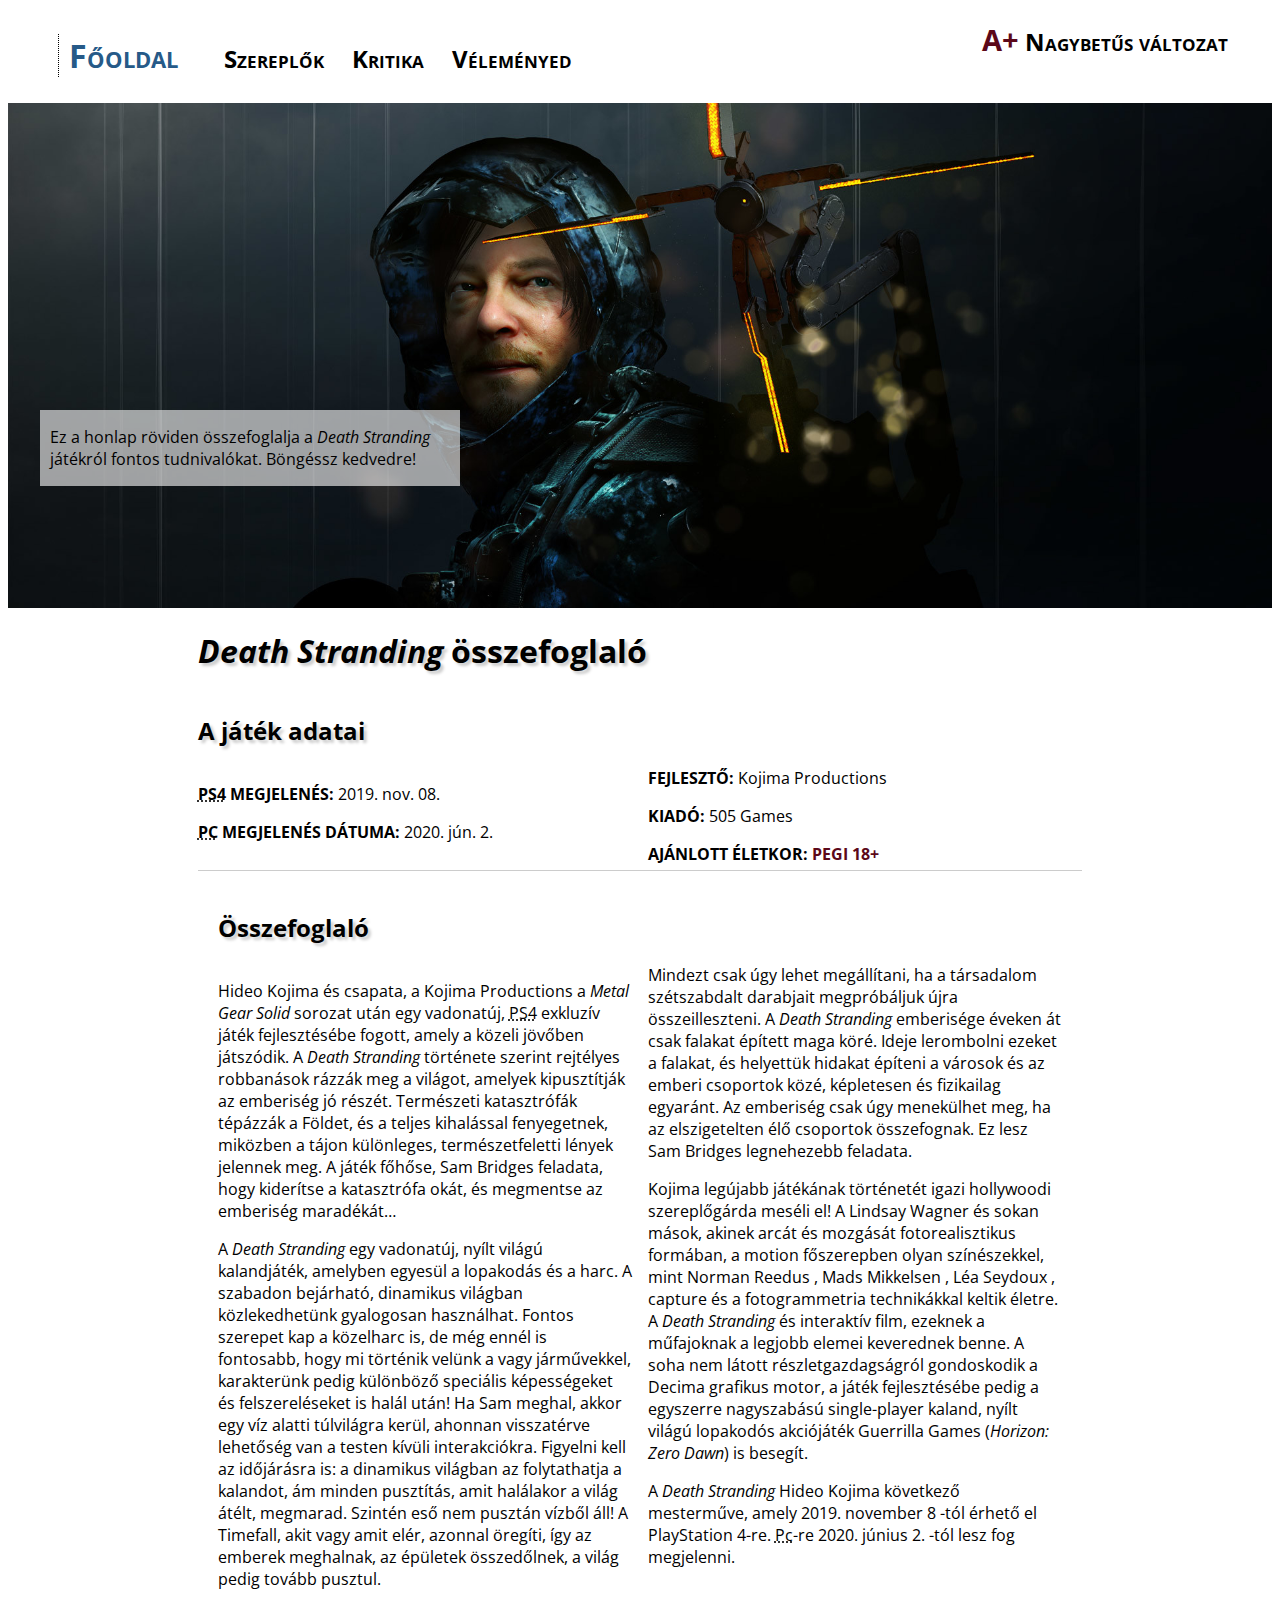
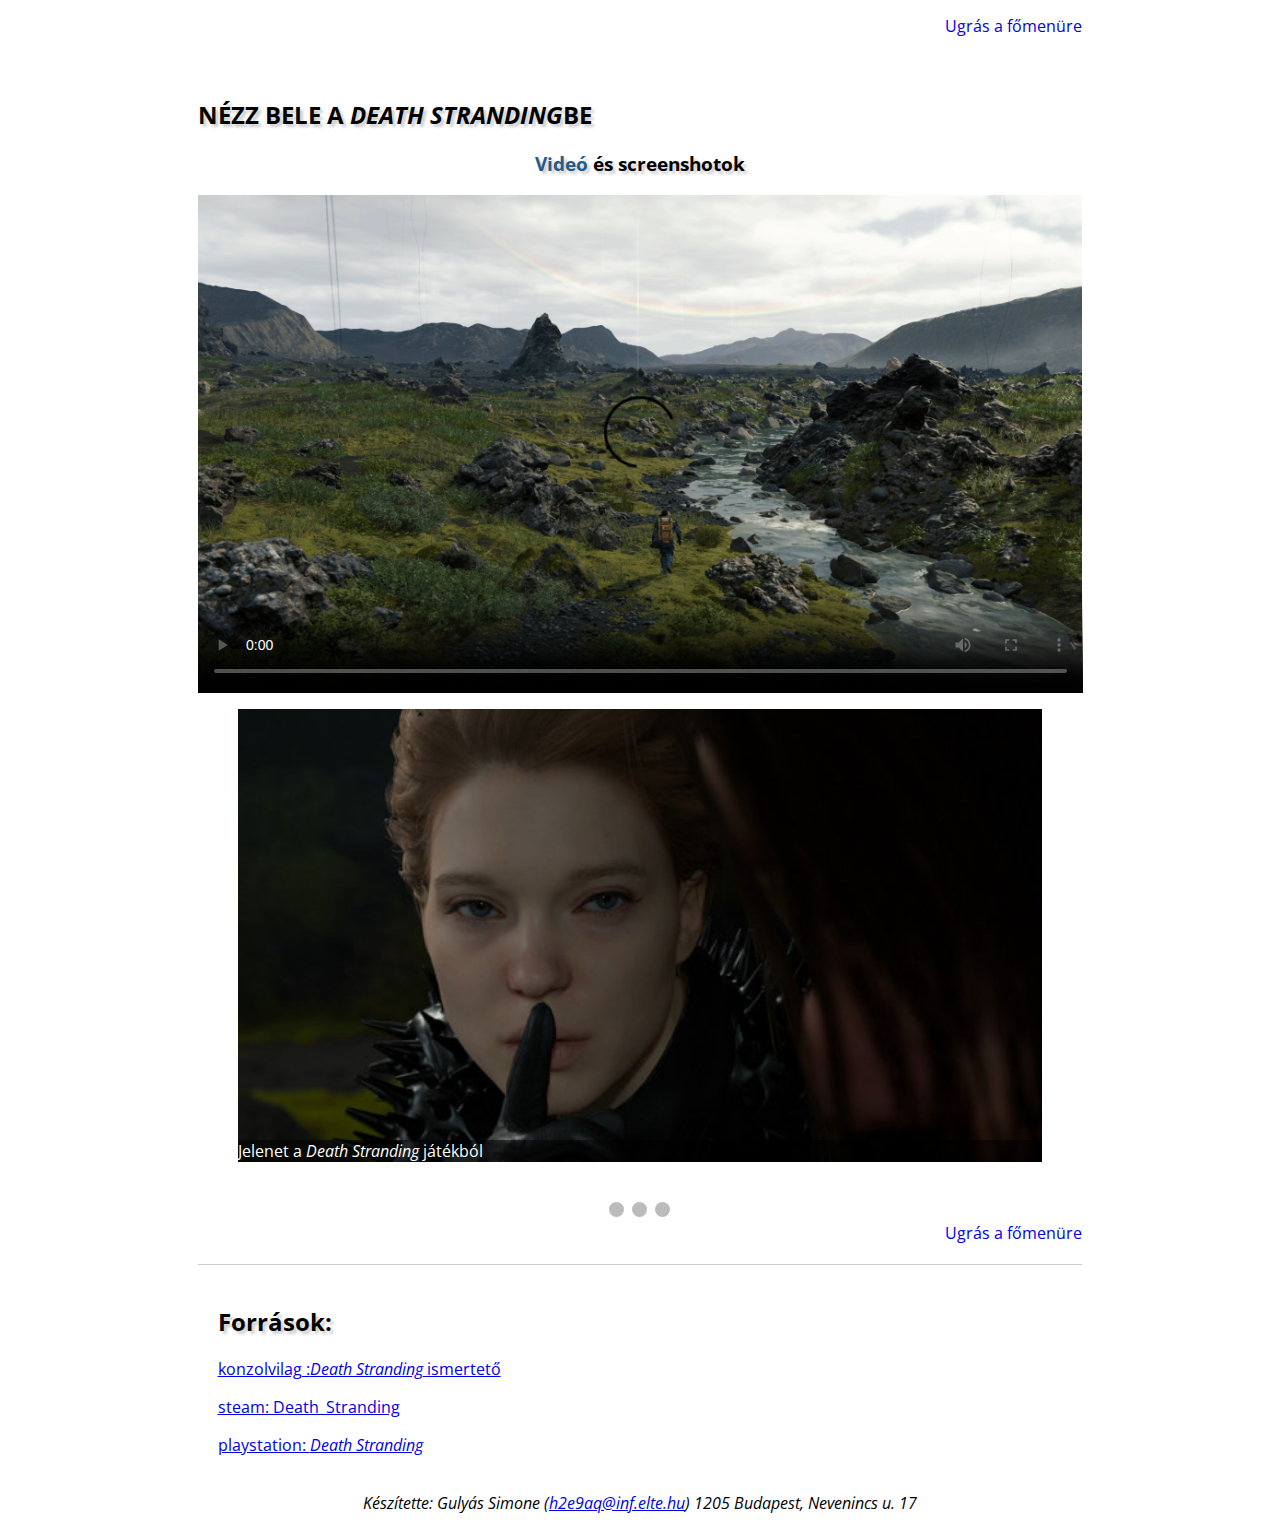
==== commit 8eeb8281: "s" ====
--- a/index.html
+++ b/index.html
@@ -163,7 +163,7 @@
                 </a>
             </div>
         </div>
-        <script src="scripts/sideshow.js" ></script>
+        <script src="scripts/sideshow.js"></script>
     </div>
     <br>
     <div style="text-align:center">
--- a/css/alap.css
+++ b/css/alap.css
@@ -5,7 +5,7 @@
     font-family: 'Open Sans',Arial,Helvetica,sans-serif;;
 }
 /*-------------header-----------*/
-header
+header,#header
 {
     background-image: url("../media/death-stranding-cover1.jpg");
     background-repeat: no-repeat;
@@ -15,7 +15,7 @@
     left: 40px;
     background-position: 40% 10%;
 }
-header div#felirat
+header div#felirat, #header div#felirat
 {
     background: rgba(255, 255, 255, 0.6);
     width: 400px;
@@ -47,12 +47,12 @@
     color: #5c0819;
     font-weight: bold;
 }
-header nav ul li {
+header nav ul li , #header .nav ul li{
     display: inline;
     white-space: nowrap;
 }
 
-header nav a
+header nav a, #header .nav a
 {
     color: black;
     text-decoration: none;
@@ -61,25 +61,25 @@
     font-size: 1.5em;
     margin-right: 1em;
 }
-nav#gyengenlato {
+nav#gyengenlato, .nav#gyengenlato  {
     position:absolute;
     top: 20px;
     right: 28px;
 
 }
-nav#gyengenlato strong
+nav#gyengenlato strong,.nav#gyengenlato strong
 {
     font-size:120%;
 }
 a#normalbetu {display: none}
 /*------------main------------*/
-main nav
+main nav, #tartalom .nav
 {
 
     text-align: right;
     margin-bottom: 20px;
 }
-main aside nav
+main aside nav, #tartalom #aside .nav
 {
     text-align: left;
     font-variant: small-caps;
@@ -88,7 +88,7 @@
     margin: 0 10px 10px 20px;
     font-size: 24px;
 }
-main aside nav a
+main aside nav a, #tartalom #aside .nav a
 {
     color: black;
     text-decoration: none;
@@ -112,11 +112,11 @@
 }
 
 /* visited link */
-article#forras a:visited {
+article#forras a:visited, .article#forras a:visited  {
     color: #34515e;
 }
 /* visited link */
-footer a:visited {
+footer a:visited, #keszito a:visited {
     color: #34515e;
 }
 a:hover
@@ -138,13 +138,13 @@
 {
     text-align: left;
 }
-section
+section, .section
 {
     border-top: 1px solid #ccc;
     padding: 20px;
 }
 
-.oszlopos
+.oszlopos, div .oszlopos
 {
 
     column-width: 400px;
@@ -154,13 +154,13 @@
     -webkit-column-count: 2;
     -moz-column-count: 2;
 }
-figure {
+figure , .figure{
     position: relative;
 }
-figure img {
+figure img , .figure img {
     display: block;
 }
-figcaption {
+figcaption, .figcaption {
     background: rgba(0, 0, 0, 0.5);
     color: #FFF;
     position: absolute;
@@ -178,19 +178,19 @@
     margin: auto;
     width:100%;
 }
-main,footer
+main,footer, #tartalom,#keszito
 {
     width: 70%;
 /*    min-width: 400px;*/
     max-width: 2000px;
     margin: 0 auto;
 }
-article#osszefoglalo
+article#osszefoglalo, .article#osszefoglalo
 {
     border-top: 1px solid #ccc;
     padding: 20px;
 }
-article#forras
+article#forras,.article#forras
 {
     border-top: 1px solid #ccc;
     padding: 20px;
@@ -272,36 +272,36 @@
 /* Slideshow container */
 
 /*------------footer------------*/
-footer address
+footer address, #keszito #address
 {
     text-align: center;
 }
 
 @media screen and (max-width: 900px) {
-    header a {
+    header a, #header a{
         float: none;
         display: block;
         text-align: left;
     }
-    header nav#gyengenlato
+    header nav#gyengenlato, #header .nav#gyengenlato
     {
         width: 100px;
     }
-    header div#felirat
+    header div#felirat, #header div#felirat
     {
         width: 150px;
     }
-    main
+    main, #tartalom
     {
         margin: 5px;
         width: auto;
     }
-    figure
+    figure, .figure
     {
         font-size: 80%;
     }
 
-    header nav ul
+    header nav ul,  #header .nav ul
     {
         padding: 0;
     }
--- a/css/nagybetus.css
+++ b/css/nagybetus.css
@@ -3,65 +3,79 @@
 body {
     font-size:2em;
 }
-a#nagybetu
+a#nagybetu, .nav a#nagybetu
 {
     display: none;
 }
-a#normalbetu
+a#normalbetu, .nav a#normalbetu
 {
     display: block;
 }
-header
+header,#header
 {
     height: 700px;
 }
-main, footer
+main, footer, #tartalom, #keszito
 {
     width: 90%;
     max-width: 2500px;
 }
-
-header nav ul
+figure, .figure
+{
+    display: inline-block;
+}
+figure img, .figure img {
+    vertical-align: top;
+}
+figcaption , .figcaption{
+    background: black;
+    color: #FFF;
+    position: relative;
+    bottom: 0;
+    left: 0;
+    right: 0;
+}
+header nav ul,#header nav ul
 {
     padding: 0;
 }
 @media screen and (max-width: 1200px)
 {
 
-    header div#felirat
+    header div#felirat,#header div#felirat
     {
         width: 80%;
     }
 
-    header nav#gyengenlato
+    header nav#gyengenlato,#header .nav#gyengenlato
     {
         width: 200px;
     }
 }
 @media screen and (max-width: 1500px)
 {
-    header div#felirat
+    header div#felirat,#header div#felirat
     {
         top: 450px;
     }
-    header a {
+    header a , #header a{
         float: none;
         display: block;
         text-align: left;
     }
-    header
+    header, #header
     {
         background-position:40% calc(100% + 200px) ;
     }
 }
 @media screen and (max-width: 700px)
 {
-    header div#felirat
+    header div#felirat, #header div#felirat
     {
         top: 400px;
     }
 
-    header
+    header, #header
     {
         background-position:20% calc(100% + 200px) ;
     }
@@ -78,7 +92,11 @@
 }
 
 @media screen and (max-width: 400px) {
-    header div#felirat
+    header, #header
+    {
+        background-position:40% calc(100% + 200px) ;
+    }
+    header div#felirat, #header div#felirat
     {
         background: rgba(255, 255, 255, 0.6);
         padding: 0;
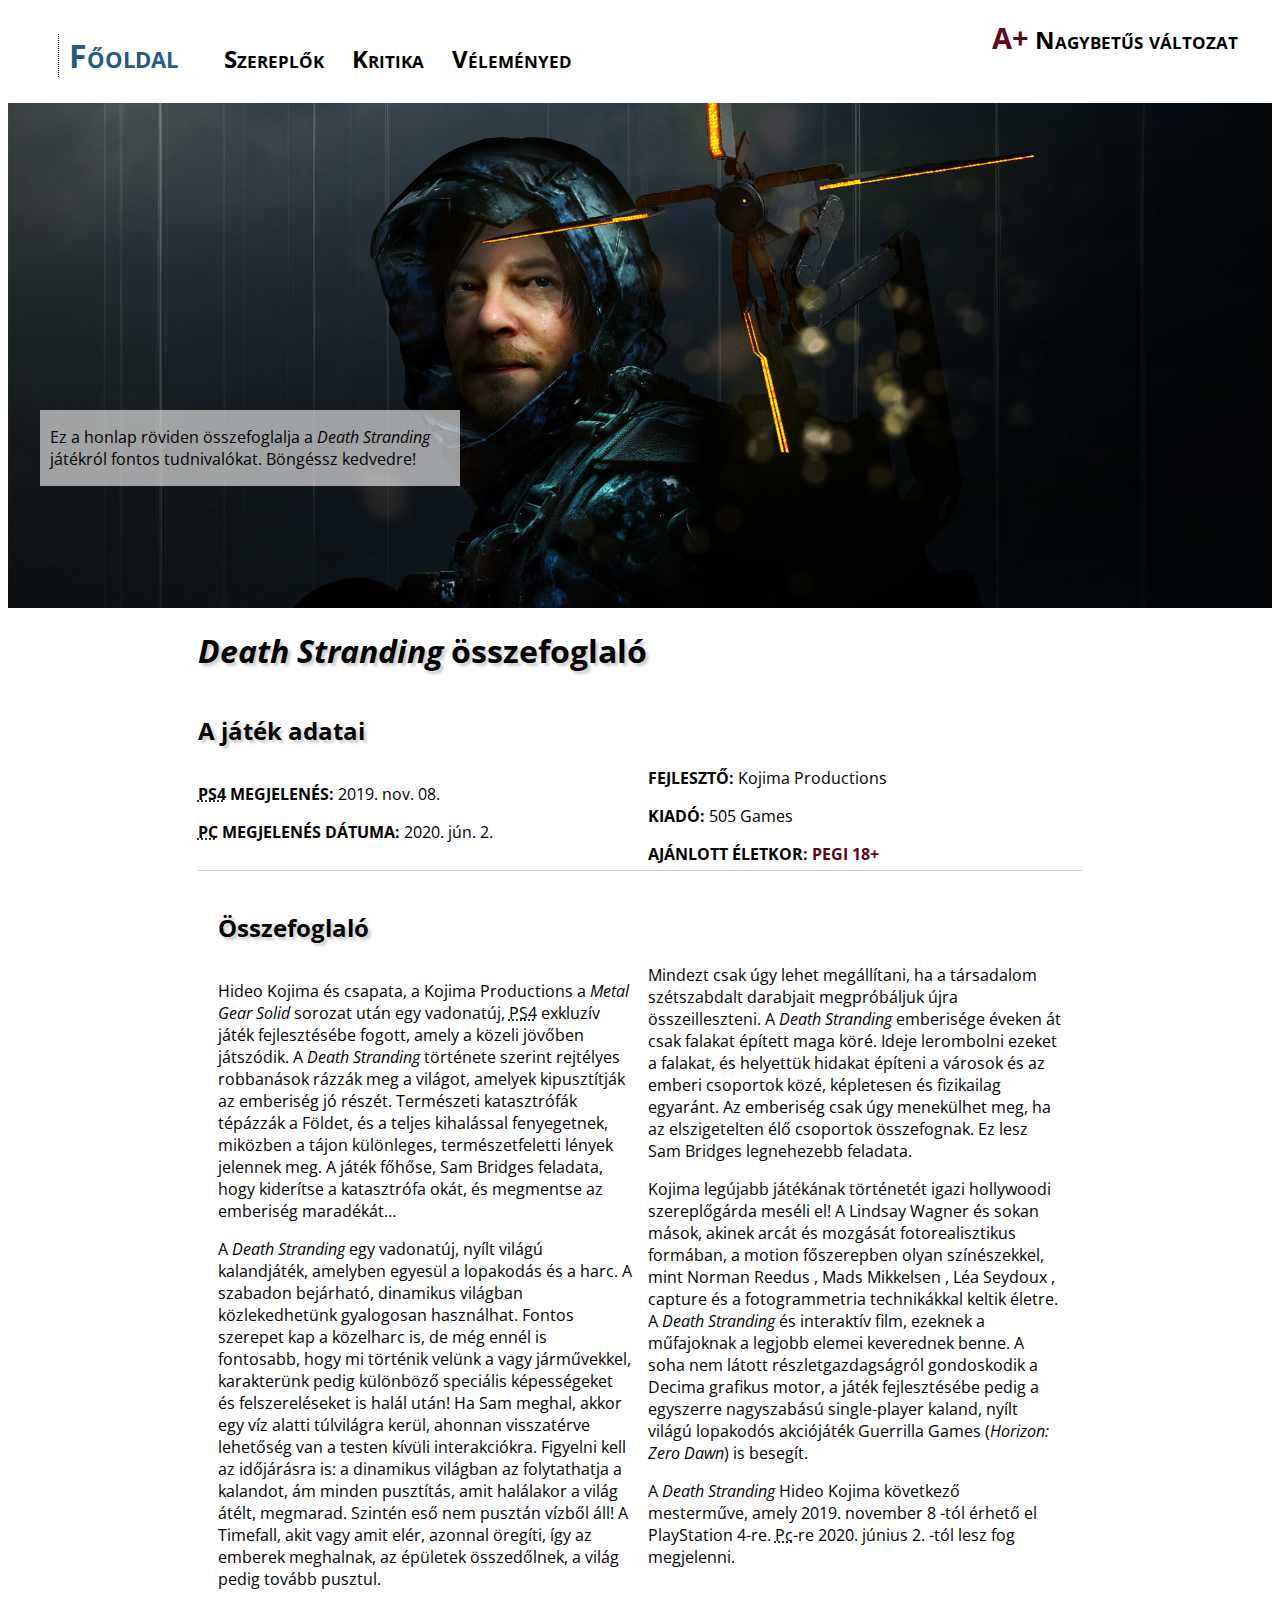
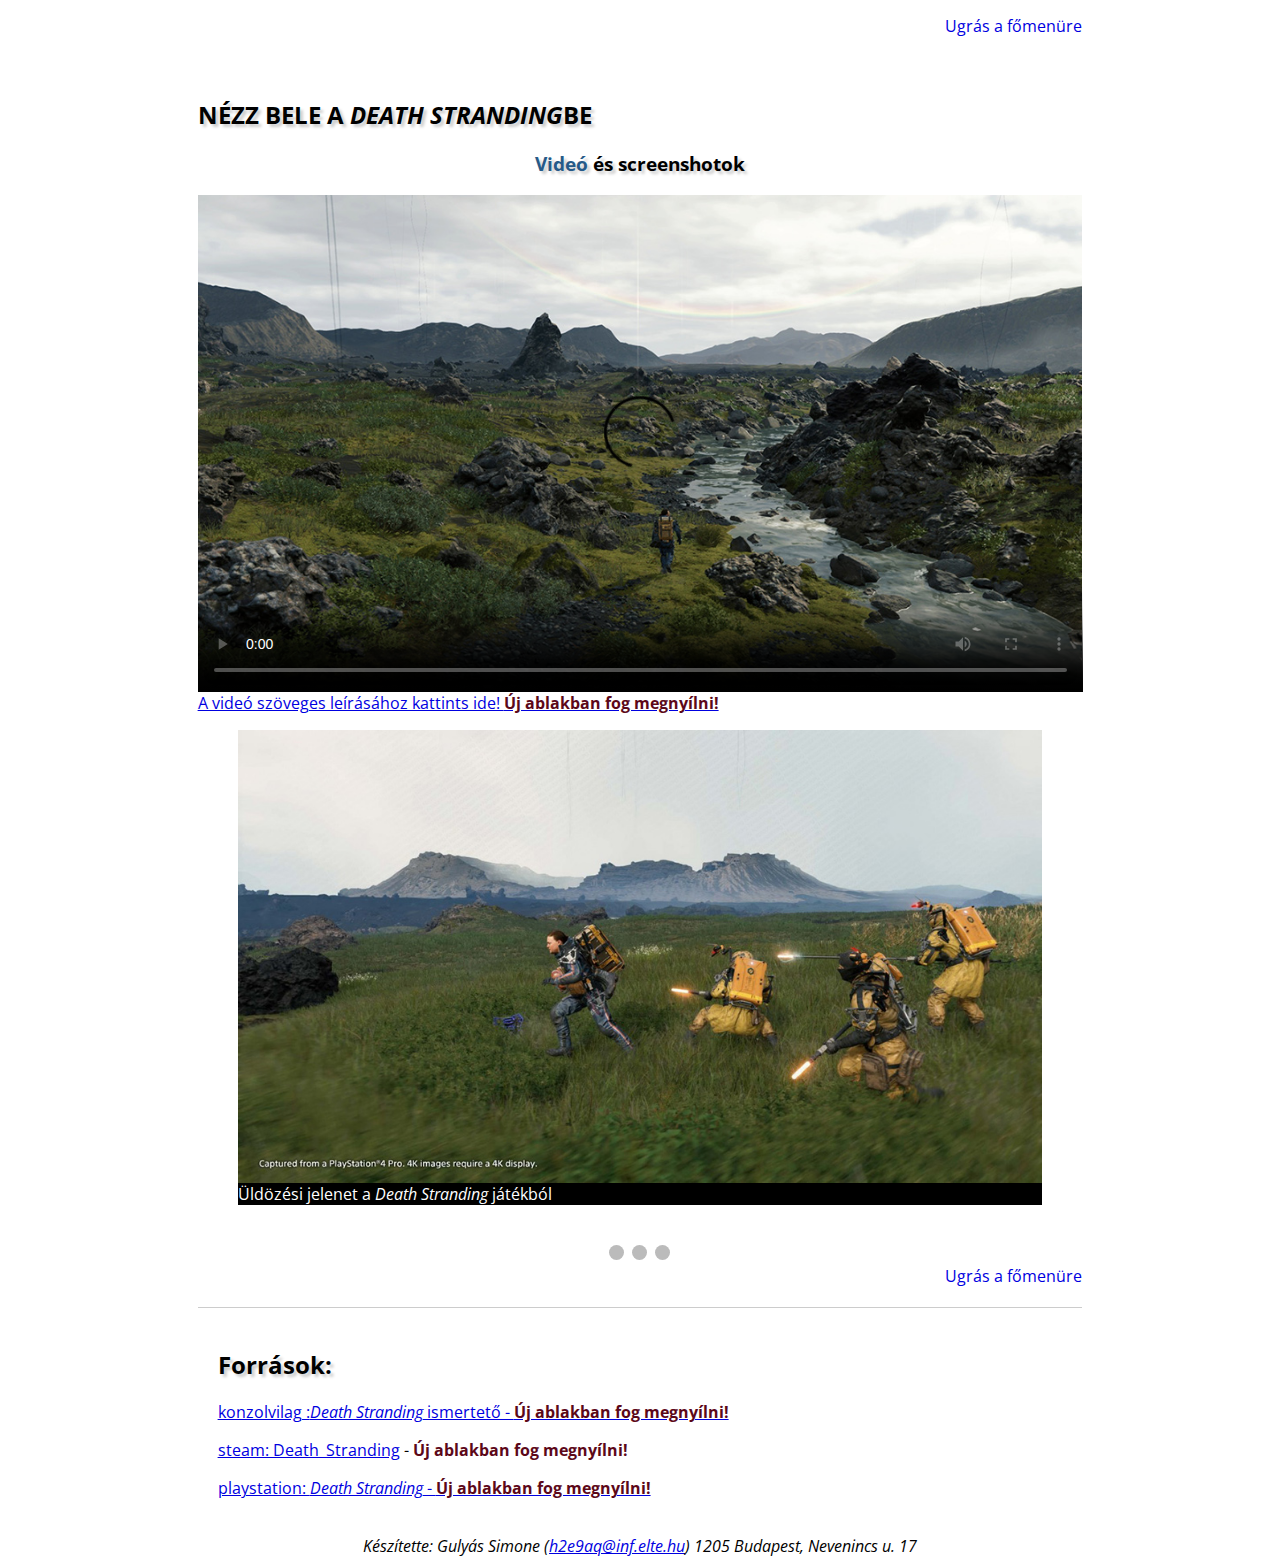
==== commit 86def8fd: "last steps" ====
--- a/index.html
+++ b/index.html
@@ -129,44 +129,48 @@
     <div id="media">
         <h2>NÉZZ BELE A <cite lang="en">DEATH STRANDING</cite>BE</h2>
         <h3><span class="modositott">Videó</span> és <span lang="en"> screenshotok</span></h3>
-        <video controls poster="media/death-standing--background.jfif">
+        <video controls poster="media/death-standing--background-kicsi.jpg">
             <source src="media/Death_Stranding_Trailer.mp4" type="video/mp4">
             <p>A böngészője nem támogatja a videóállomány beágyazott lejátszását.</p>
-            <p><a href="media/Death_Stranding_Trailer.mp4">Az pelda állományt letöltheti mp4
+            <p ><a href="media/Death_Stranding_Trailer.mp4">Az pelda állományt letöltheti mp4
                 formátumban.</a></p>
         </video>
+        <a href="video_leiras.html" target="_blank">A videó szöveges leírásához kattints ide! <strong>Új ablakban fog megnyílni!</strong></a>
         <div class="slideshow-container">
-            <a target="_blank" href="media/death-stranding--9-game.jfif">
-                <div class="mySlides fade">
-                    <figure>
-                        <img src="media/death-stranding--9-game.jfif"
-                             alt="Jelenet a Death Stranding játékból">
-                        <figcaption>Jelenet a <cite lang="en">Death Stranding</cite> játékból</figcaption>
-                    </figure>
-                </div>
-            </a>
+
             <div class="mySlides fade">
-                <a target="_blank" href="media/death-stranding-6_game.jpg">
-                    <figure>
-                        <img src="media/death-stranding-6_game.jpg"
+                <figure>
+                    <a href="media/death-stranding-6_game.jpg">
+
+                        <img src="media/death-stranding-6_game-kicsi.jpg"
                              alt="Üldözési jelenet a Death Stranding játékból">
-                        <figcaption>Üldözési jelenet a <cite lang="en">Death Stranding</cite> játékból</figcaption>
-                    </figure>
-                </a>
+                    </a>
+                    <figcaption>Üldözési jelenet a <cite lang="en">Death Stranding</cite> játékból</figcaption>
+                </figure>
             </div>
             <div class="mySlides fade">
-                <a target="_blank" href="media/death-standing-7-game.jfif">
-                    <figure>
-                        <img src="media/death-standing-7-game.jfif" alt="Tájkép a Death Stranding játékból">
-                        <figcaption>Tájkép a <cite lang="en">Death Stranding</cite> játékból</figcaption>
-                    </figure>
-                </a>
+                <figure>
+                    <a href="media/death-standing-7-game.jfif">
+                        <img src="media/death-standing-7-game-kicsi.png" alt="Tájkép a Death Stranding játékból">
+                    </a>
+                    <figcaption>Tájkép a <cite lang="en">Death Stranding</cite> játékból</figcaption>
+                </figure>
+            </div>
+            <div class="mySlides fade">
+                <figure>
+                    <a href="media/death-stranding--9-game.jfif">
+
+                        <img src="media/death-stranding--9-game-kicsi.jpg"
+                             alt="Jelenet a Death Stranding játékból">
+                    </a>
+                    <figcaption>Jelenet a <cite lang="en">Death Stranding</cite> játékból</figcaption>
+                </figure>
             </div>
         </div>
         <script src="scripts/sideshow.js"></script>
     </div>
     <br>
-    <div style="text-align:center">
+    <div class="center">
         <span class="dot" onclick="currentSlide(1)"></span>
         <span class="dot" onclick="currentSlide(2)"></span>
         <span class="dot" onclick="currentSlide(3)"></span>
@@ -178,11 +182,11 @@
     <article id="forras">
         <h2>Források:</h2>
         <p><a target="_blank" href="https://www.konzolvilag.hu/death-stranding#ismerteto">konzolvilag
-            :<cite lang="en">Death Stranding</cite> ismertető</a></p>
+            :<cite lang="en">Death Stranding</cite> ismertető - <strong>Új ablakban fog megnyílni!</strong></a></p>
         <p><a target="_blank" href="https://store.steampowered.com/app/1190460/Death_Stranding">steam:
-            Death_Stranding</a></p>
+            Death_Stranding</a> - <strong>Új ablakban fog megnyílni!</strong></p>
         <p><a target="_blank" href="https://www.playstation.com/hu-hu/games/death-stranding-ps4/">playstation: <cite
-                lang="en">Death Stranding</cite></a></p>
+                lang="en">Death Stranding</cite> - <strong>Új ablakban fog megnyílni!</strong></a></p>
     </article>
 </main>
 <footer id="keszito">
--- a/css/alap.css
+++ b/css/alap.css
@@ -15,7 +15,7 @@
     left: 40px;
     background-position: 40% 10%;
 }
-header div#felirat, #header div#felirat
+header div#felirat
 {
     background: rgba(255, 255, 255, 0.6);
     width: 400px;
@@ -26,12 +26,19 @@
     left: 30px;
     z-index: 1;
 }
-#index .index,#szereplo .szereplok,#fogadtatas .kritika,#hozzaszolas .velemeny{
+
+#index nav .index,#szereplo nav .szereplok, #fogadtatas nav .kritika, #hozzaszolas nav .velemeny{
     font-size: 2em;
     color: #265a88;
     border-left: 1px dotted black;
     padding: 0 10px;
 }
+#index .nav .index,#szereplo .nav .szereplok, #fogadtatas .nav .kritika, #hozzaszolas .nav .velemeny{
+    font-size: 2em;
+    color: #265a88;
+    border-left: 1px dotted black;
+    padding: 0 10px;
+}
 .fejlec
 {
     padding: 10px 10px 10px 10px;
@@ -47,7 +54,8 @@
     color: #5c0819;
     font-weight: bold;
 }
-header nav ul li , #header .nav ul li{
+header nav ul li , #header .nav ul li
+{
     display: inline;
     white-space: nowrap;
 }
@@ -61,11 +69,10 @@
     font-size: 1.5em;
     margin-right: 1em;
 }
-nav#gyengenlato, .nav#gyengenlato  {
-    position:absolute;
-    top: 20px;
-    right: 28px;
-
+nav#gyengenlato, #header .nav#gyengenlato  {
+    position:relative;
+    vertical-align:middle;
+    float: right;
 }
 nav#gyengenlato strong,.nav#gyengenlato strong
 {
@@ -107,16 +114,22 @@
 {
     transition: all .5s;
 }
-a:not(nav) {
+#tartalom a, #keszito a{
     color: #0000e0;
 }
 
 /* visited link */
-article#forras a:visited, .article#forras a:visited  {
+article#forras a:visited{
     color: #34515e;
 }
+.article#forras a:visited  {
+    color: #34515e;
+}
 /* visited link */
-footer a:visited, #keszito a:visited {
+footer a:visited{
+    color: #34515e;
+}
+#keszito a:visited {
     color: #34515e;
 }
 a:hover
@@ -161,9 +174,9 @@
     display: block;
 }
 figcaption, .figcaption {
-    background: rgba(0, 0, 0, 0.5);
+    background: black;
     color: #FFF;
-    position: absolute;
+    position: relative;
     bottom: 0;
     left: 0;
     right: 0;
@@ -172,6 +185,14 @@
 {
     width: 100%;
     height: auto;
+}
+.underline
+{
+    text-decoration: underline;
+}
+.center
+{
+    text-align: center;
 }
 video {
     display: block;
@@ -278,14 +299,14 @@
 }
 
 @media screen and (max-width: 900px) {
-    header a, #header a{
+    header nav#fomenu a, #header .nav#fomenu a{
         float: none;
         display: block;
         text-align: left;
     }
-    header nav#gyengenlato, #header .nav#gyengenlato
-    {
-        width: 100px;
+    #gyengenlato
+    {
+        display: block;
     }
     header div#felirat, #header div#felirat
     {
@@ -350,3 +371,32 @@
     from {opacity: .4}
     to {opacity: 1}
 }
+
+@media print {
+    body{
+        font-family: "Times New Roman",Serif;
+        margin: 3cm;
+        max-width: unset;
+        margin: 0 auto;
+    }
+    video
+    {
+        display: none;
+    }
+    header,#header
+    {
+        display:none;
+    }
+    main, footer, #tartalom, #keszito
+    {
+        width: 100%;
+        padding: 0;
+        max-width: unset;
+    }
+    .section {page-break-after: always}
+    h1 {page-break-before: always}
+    nav, .nav {display: none}
+    a:after{content: "(" attr(href) ")";}
+    article, .article {page-break-before: auto}
+
+}--- a/css/nagybetus.css
+++ b/css/nagybetus.css
@@ -1,110 +1,91 @@
 @import url('alap.css');
 
 body {
-    font-size:2em;
+    font-size: 2em;
 }
-a#nagybetu, .nav a#nagybetu
-{
+
+a#nagybetu, .nav a#nagybetu {
     display: none;
 }
-a#normalbetu, .nav a#normalbetu
-{
+
+a#normalbetu, .nav a#normalbetu {
     display: block;
 }
-header,#header
-{
+
+header, #header {
     height: 700px;
 }
-main, footer, #tartalom, #keszito
-{
+
+main, footer, #tartalom, #keszito {
     width: 90%;
     max-width: 2500px;
 }
-figure, .figure
-{
-    display: inline-block;
-}
-figure img, .figure img {
-    vertical-align: top;
-}
-figcaption , .figcaption{
-    background: black;
-    color: #FFF;
-    position: relative;
-    bottom: 0;
-    left: 0;
-    right: 0;
-}
-header nav ul,#header nav ul
-{
+
+header nav ul, #header nav ul {
     padding: 0;
 }
-@media screen and (max-width: 1200px)
-{
 
-    header div#felirat,#header div#felirat
-    {
+@media screen and (max-width: 1200px) {
+
+    header div#felirat, #header div#felirat {
         width: 80%;
     }
+}
 
-    header nav#gyengenlato,#header .nav#gyengenlato
-    {
-        width: 200px;
-    }
-}
-@media screen and (max-width: 1500px)
-{
-    header div#felirat,#header div#felirat
-    {
+@media screen and (max-width: 1500px) {
+    header div#felirat, #header div#felirat {
         top: 450px;
     }
-    header a , #header a{
+
+    header a, #header a {
         float: none;
         display: block;
         text-align: left;
     }
-    header, #header
-    {
-        background-position:40% calc(100% + 200px) ;
+
+    header, #header {
+        background-position: 40% calc(100% + 200px);
     }
 }
-@media screen and (max-width: 700px)
-{
-    header div#felirat, #header div#felirat
-    {
+
+@media screen and (max-width: 800px) {
+    header div#felirat, #header div#felirat {
         top: 400px;
     }
 
-    header, #header
-    {
-        background-position:20% calc(100% + 200px) ;
+    header, #header {
+        background-position: 20% calc(100% + 200px);
     }
 
-    span#kicsi
-    {
+    header nav#gyengenlato, #header .nav#gyengenlato {
+        width: 10%;
+        min-width: 50px;
+    }
+
+    #kicsi {
         display: none;
-    }
-    a#normalbetu {
-        margin: 0;
-        min-width: 50px;
-        float: right;
     }
 }
 
 @media screen and (max-width: 400px) {
-    header, #header
-    {
-        background-position:40% calc(100% + 200px) ;
+    header, #header {
+        background-position: 40% calc(100% + 200px);
     }
-    header div#felirat, #header div#felirat
-    {
+
+    header div#felirat, #header div#felirat {
         background: rgba(255, 255, 255, 0.6);
         padding: 0;
         margin: 0;
         left: 5px;
-        position: absolute;
+        position: relative;
         top: 400px;
         width: 100%;
         z-index: 1;
     }
+}
+@media print {
+    #media {page-break-before: always}
+    #forras {page-break-before: always}
+    #osszegzes {page-break-before: always}
+    #hozzaszolas #keszito {page-break-before: always}
 }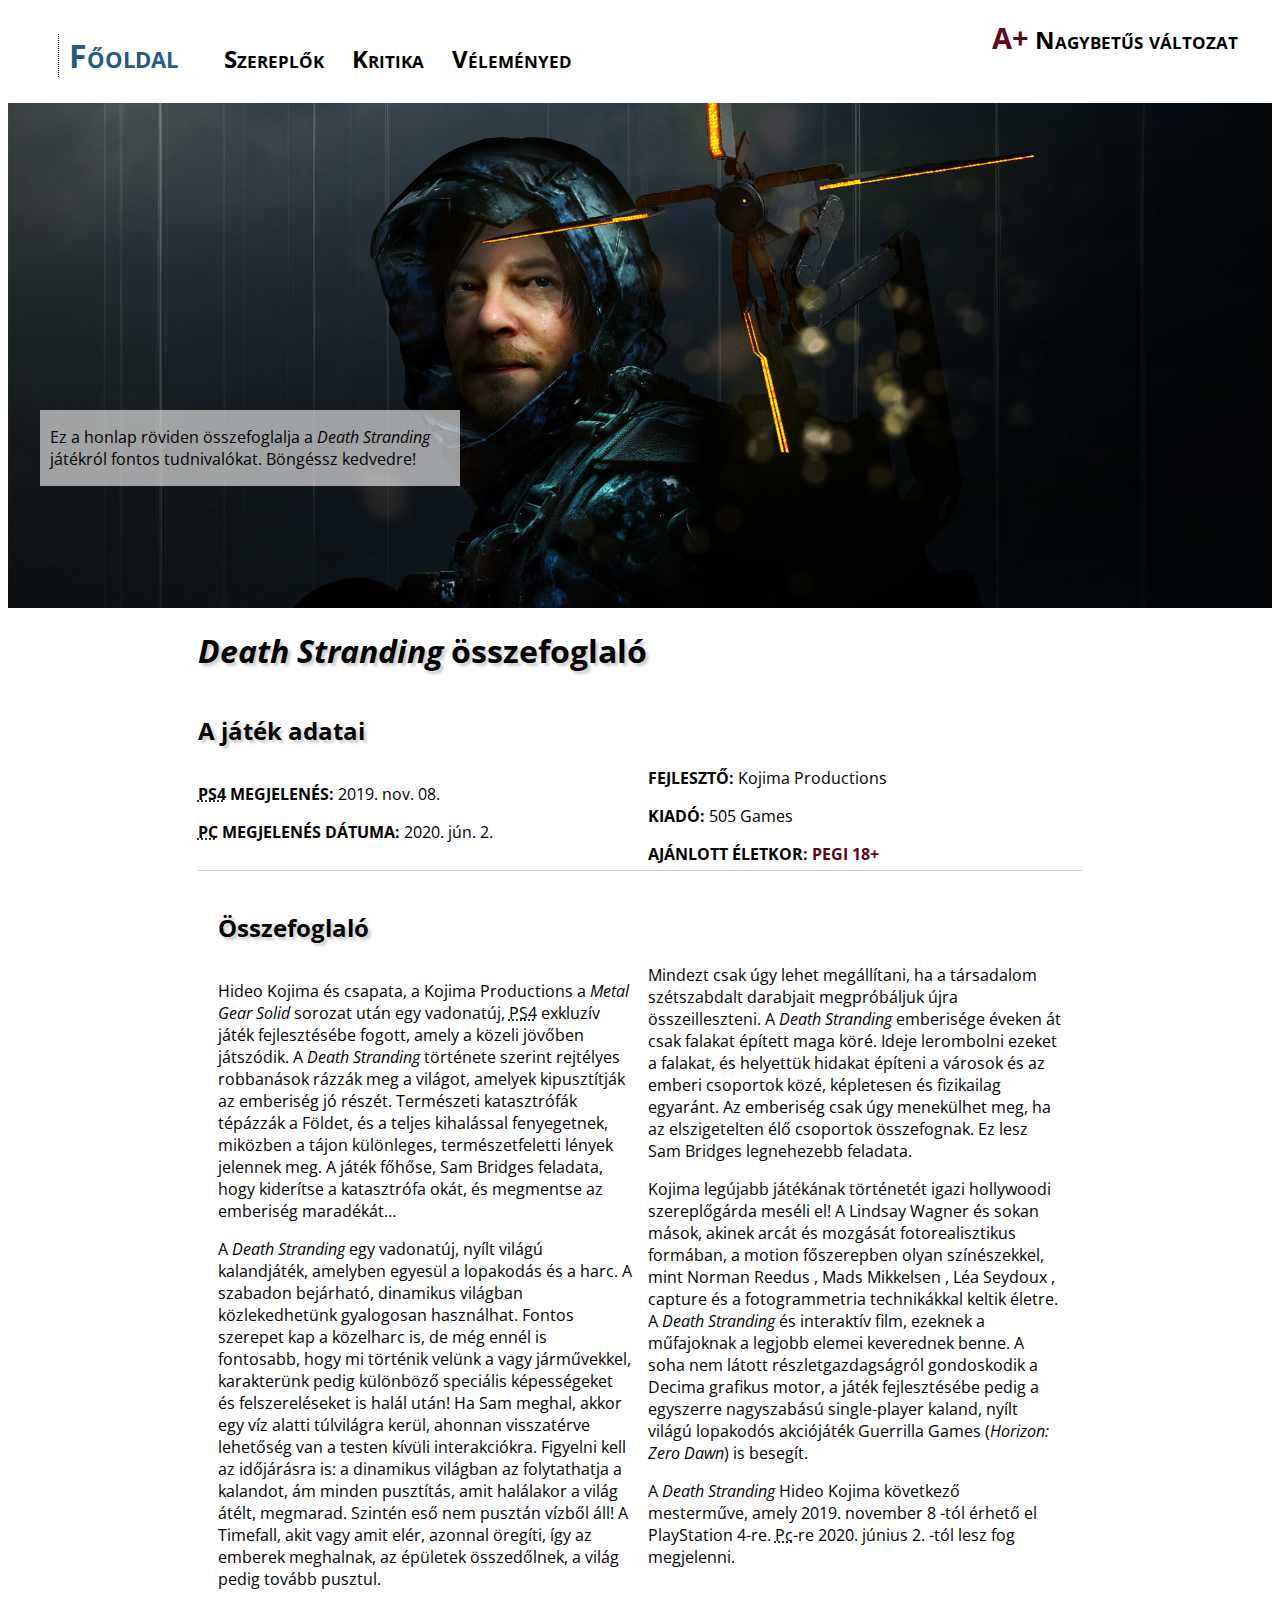
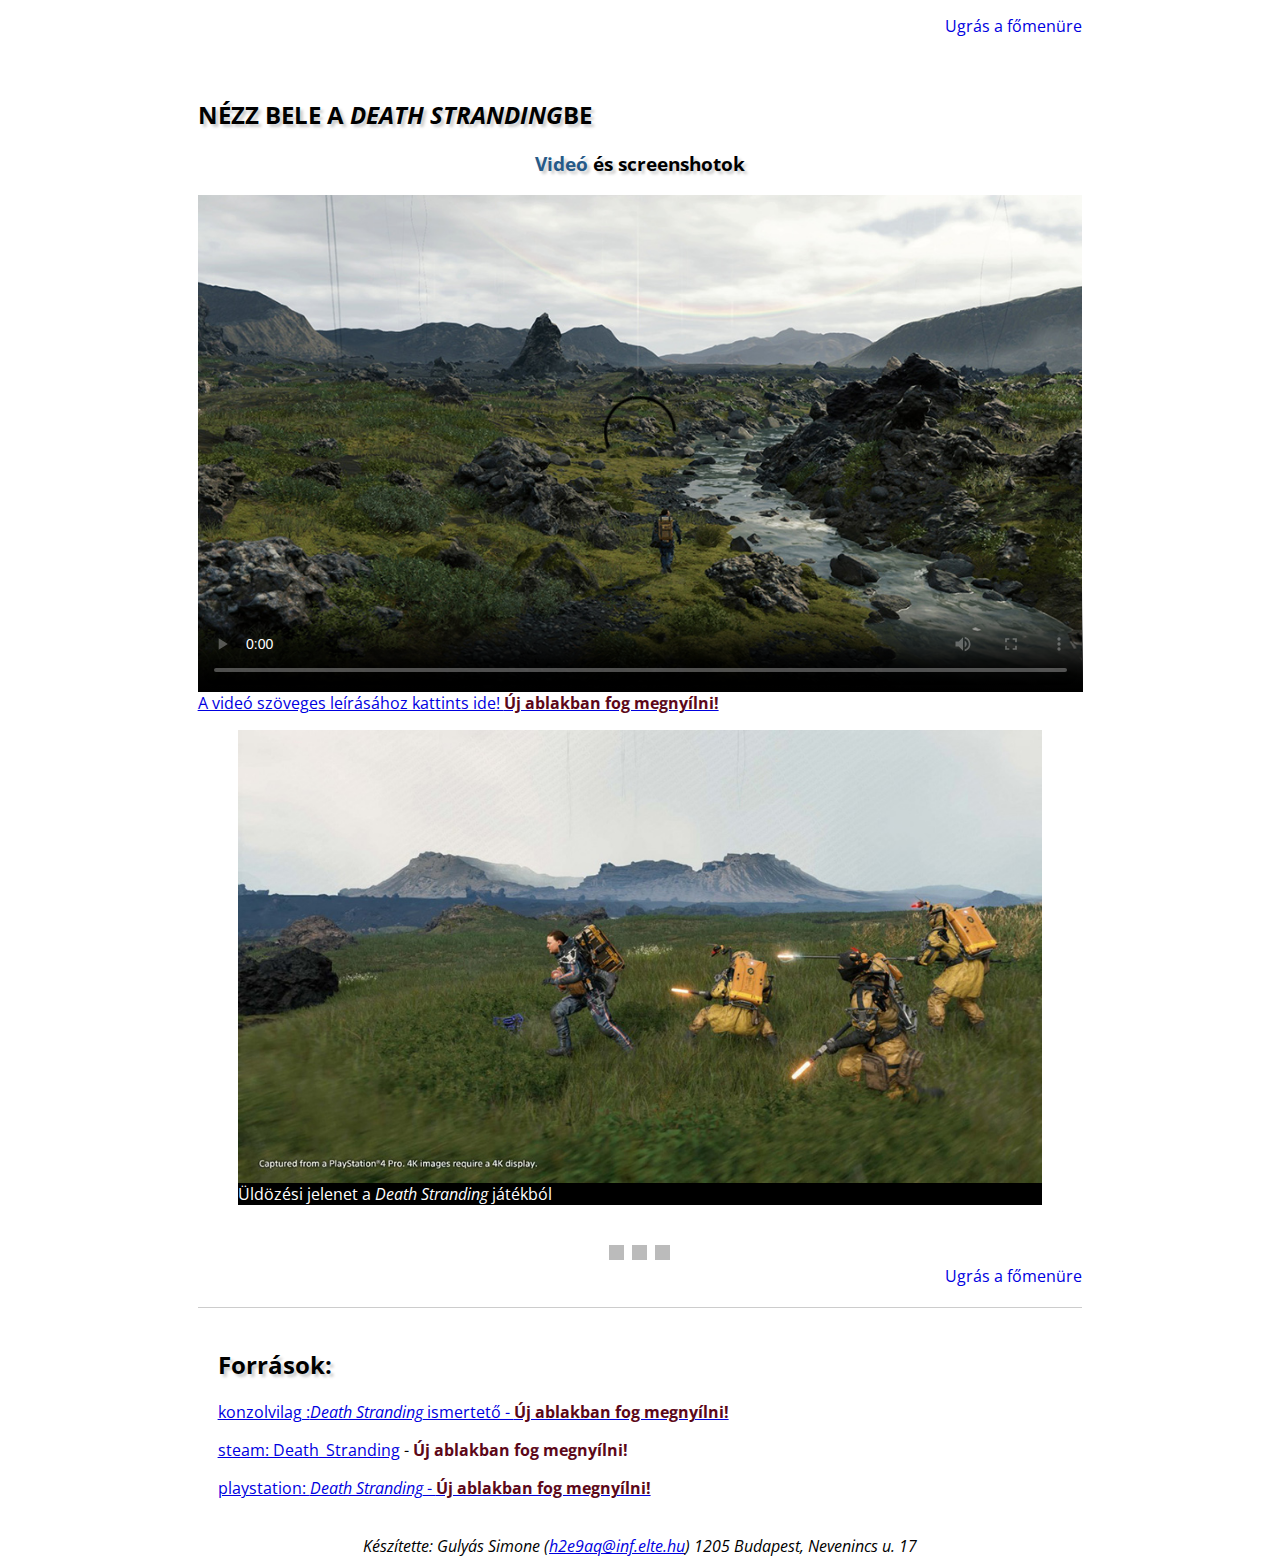
==== commit a0913b0a: "last steps" ====
--- a/index.html
+++ b/index.html
@@ -16,10 +16,11 @@
 <header>
     <div class="fejlec">
         <nav id="gyengenlato"><a id="nagybetu" href="#"
-                                 onclick="setActiveStyleSheet('nagybetus'); return false;"><strong>A+</strong> Nagybetűs
-            változat</a>
+                                 onclick="setActiveStyleSheet('nagybetus'); return false;"><strong>A+</strong> <span
+                class="kicsi">Nagybetűs
+            változat</span></a>
             <a id="normalbetu" href="#" onclick="setActiveStyleSheet('normal'); return false;"><strong>A-</strong><span
-                    id="kicsi">
+                    class="kicsi">
                 Normál változat</span></a>
         </nav>
         <nav id="fomenu">
--- a/css/alap.css
+++ b/css/alap.css
@@ -327,7 +327,12 @@
         padding: 0;
     }
 }
-
+@media screen and (max-width: 500px) {
+ .kicsi
+ {
+     display: none;
+ }
+}
 /*---galery----*/
 /* Slideshow container */
 .slideshow-container {
@@ -342,13 +347,14 @@
     width: 15px;
     margin: 0 2px;
     background-color: #bbb;
-    border-radius: 50%;
     display: inline-block;
     transition: background-color 0.6s ease;
 }
 
 .active, .dot:hover {
     background-color: #265a88;
+    height: 20px;
+    width: 20px;
 }
 
 /* Fading animation */
--- a/css/nagybetus.css
+++ b/css/nagybetus.css
@@ -15,7 +15,16 @@
 header, #header {
     height: 700px;
 }
+.oszlopos, div .oszlopos
+{
 
+    column-width: 800px;
+    -webkit-column-width: 800px;
+    -moz-column-width: 800px;
+    column-count: 2;
+    -webkit-column-count: 2;
+    -moz-column-count: 2;
+}
 main, footer, #tartalom, #keszito {
     width: 90%;
     max-width: 2500px;
@@ -62,7 +71,7 @@
         min-width: 50px;
     }
 
-    #kicsi {
+    .kicsi {
         display: none;
     }
 }
@@ -78,7 +87,7 @@
         margin: 0;
         left: 5px;
         position: relative;
-        top: 400px;
+        top: 5%;
         width: 100%;
         z-index: 1;
     }
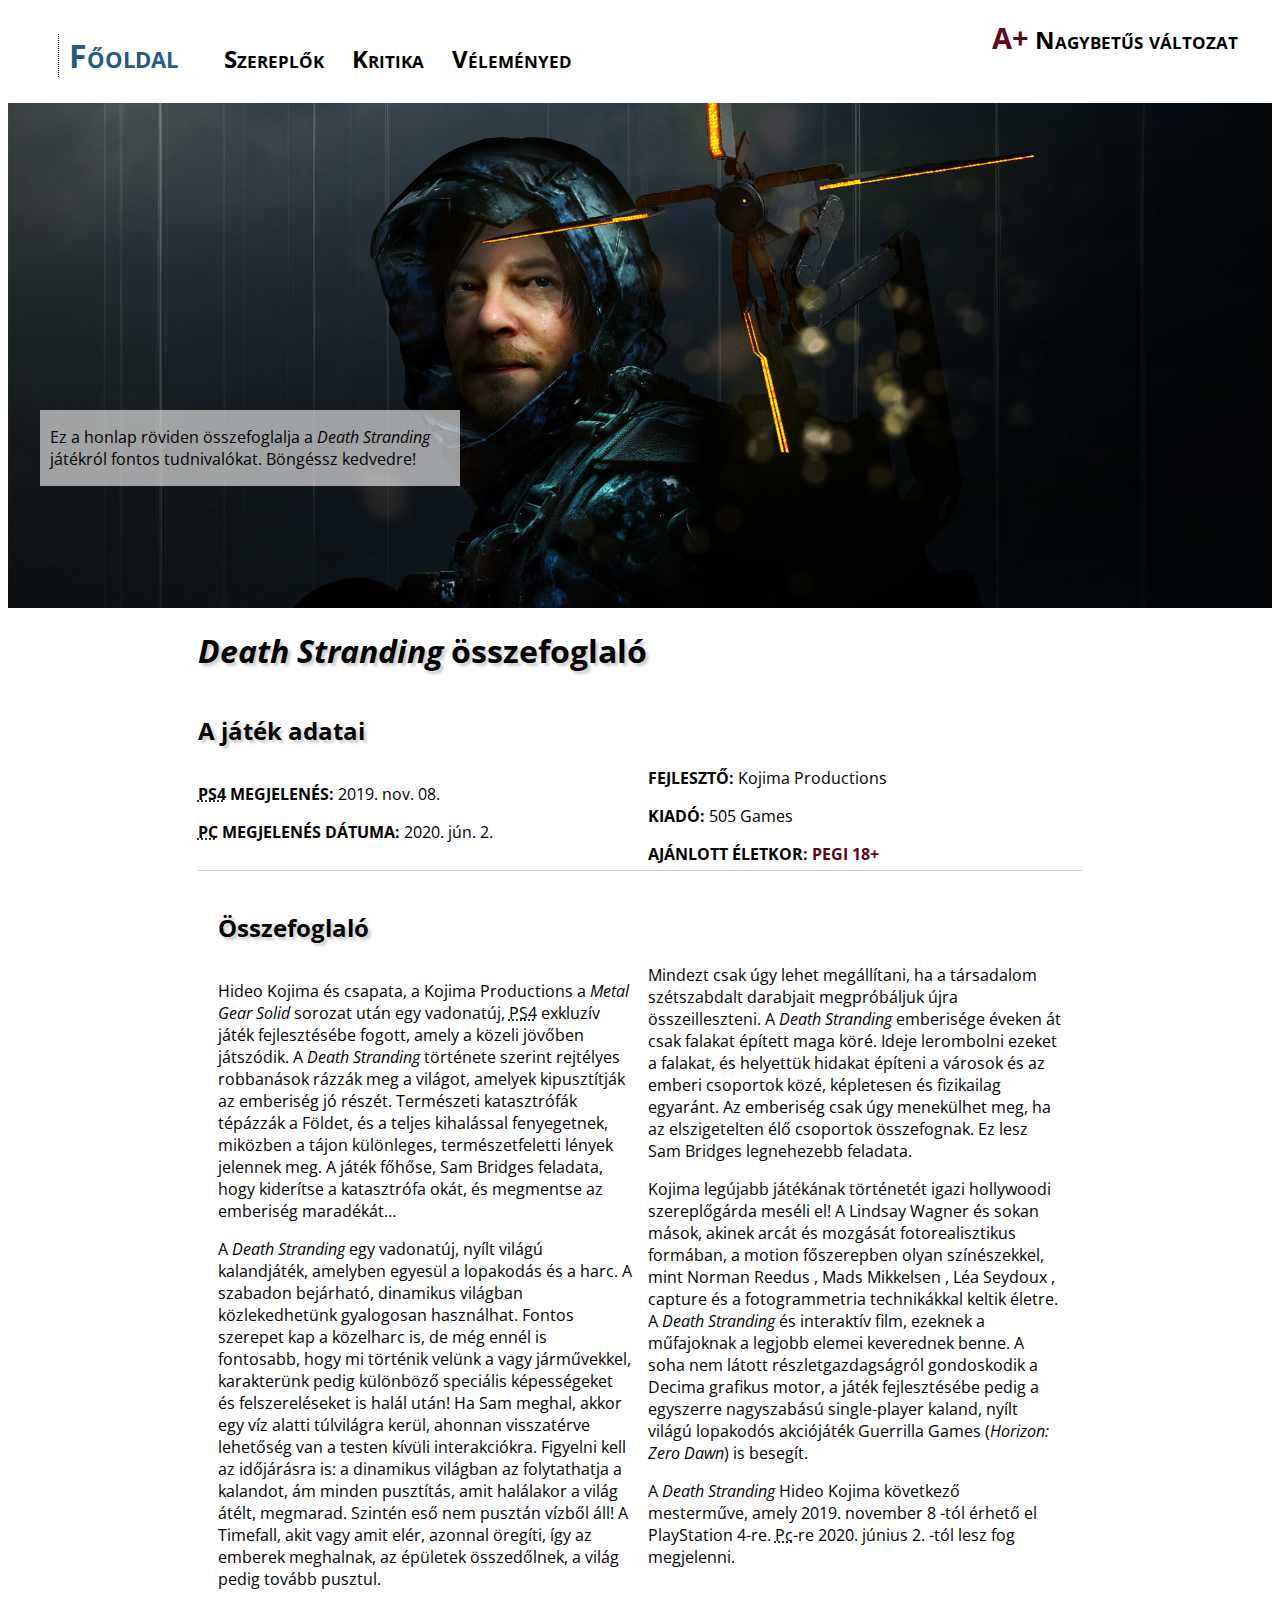
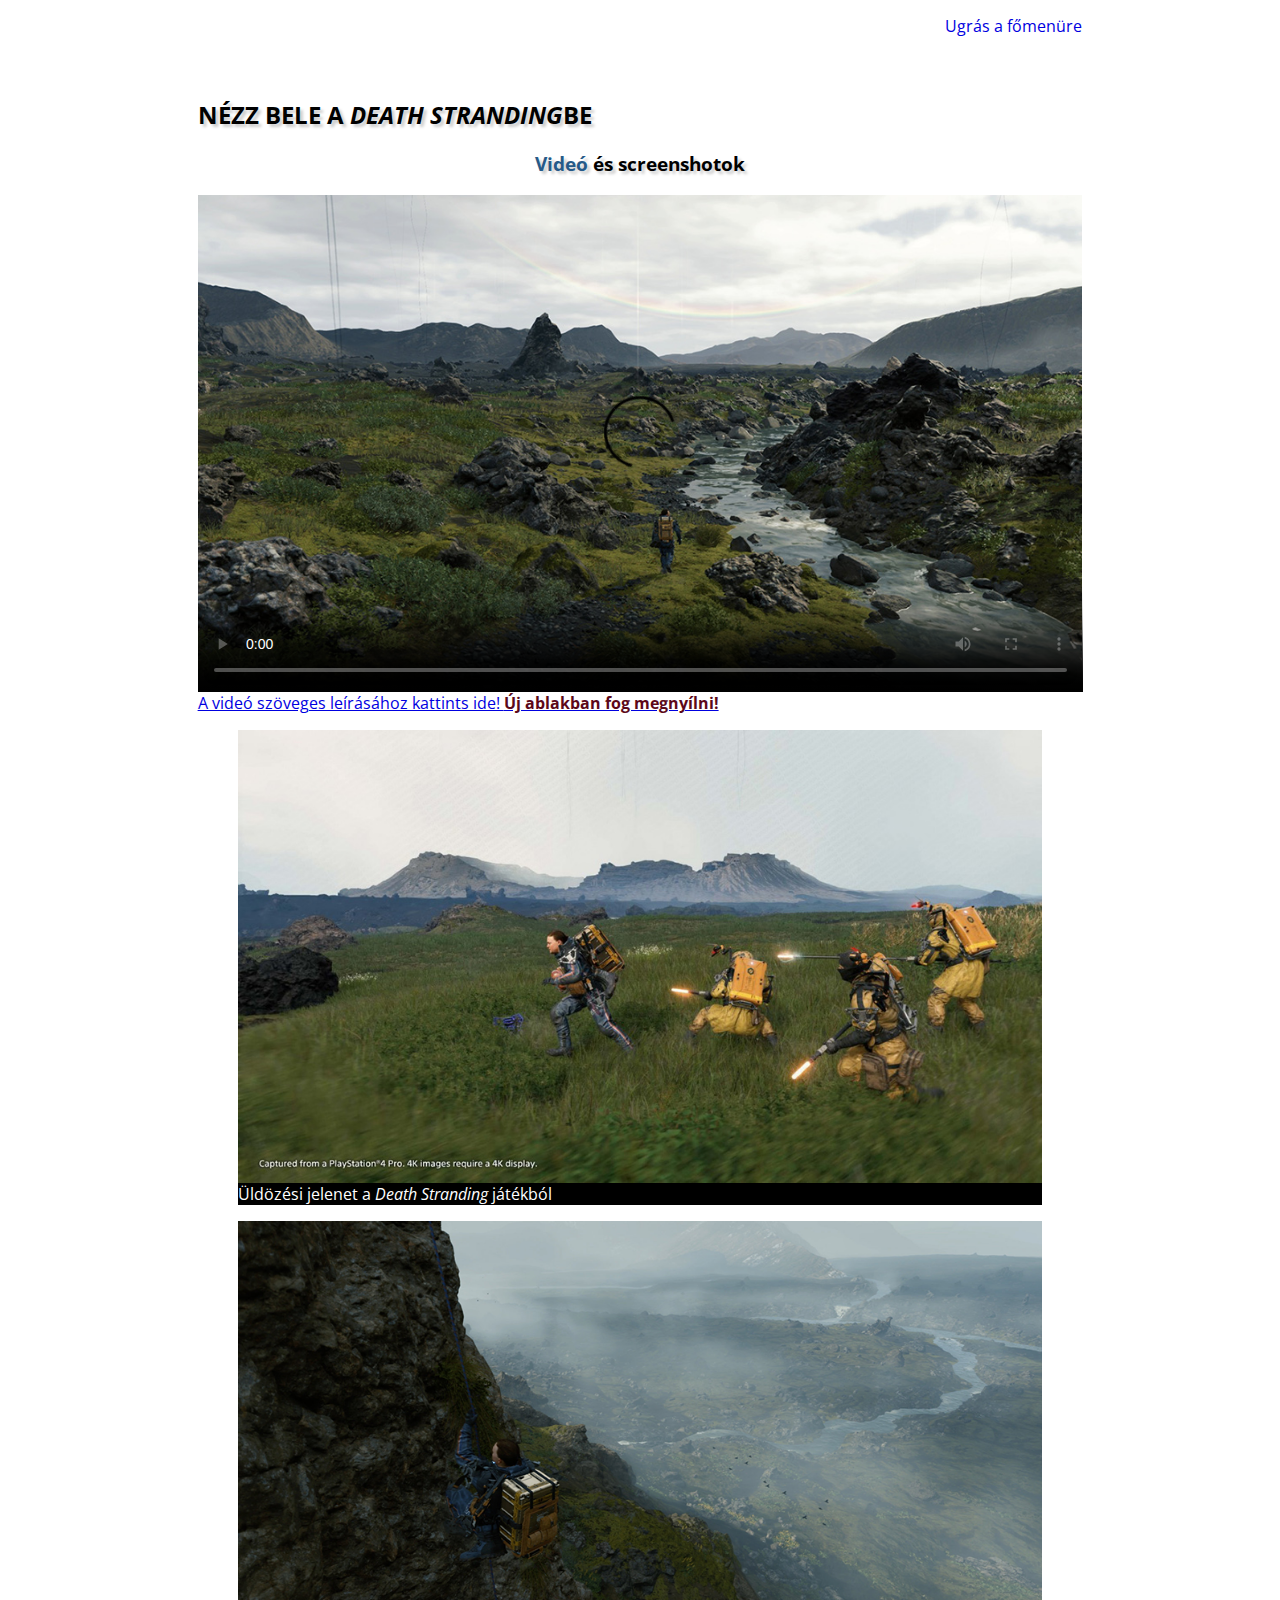
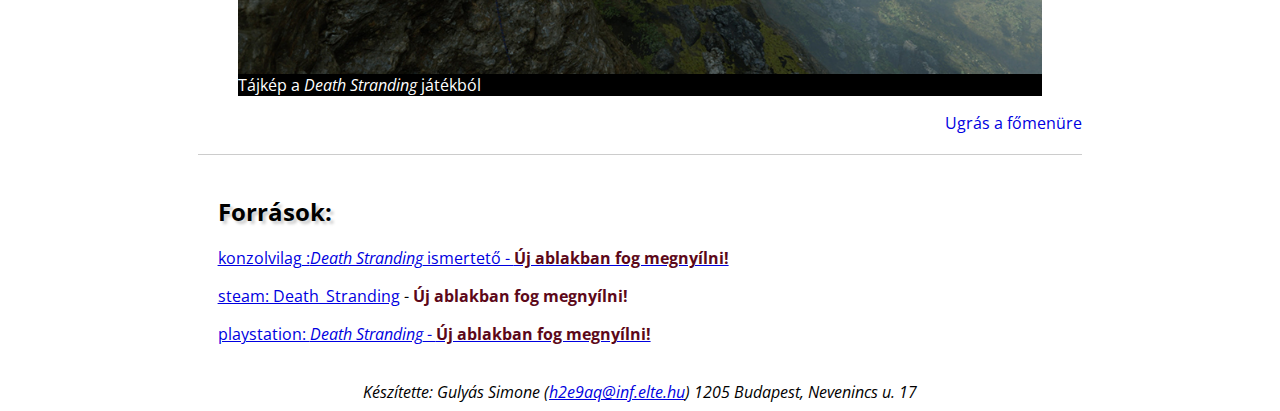
==== commit 05726c95: "delete galery" ====
--- a/index.html
+++ b/index.html
@@ -133,48 +133,27 @@
         <video controls poster="media/death-standing--background-kicsi.jpg">
             <source src="media/Death_Stranding_Trailer.mp4" type="video/mp4">
             <p>A böngészője nem támogatja a videóállomány beágyazott lejátszását.</p>
-            <p ><a href="media/Death_Stranding_Trailer.mp4">Az pelda állományt letöltheti mp4
+            <p><a href="media/Death_Stranding_Trailer.mp4">Az pelda állományt letöltheti mp4
                 formátumban.</a></p>
         </video>
-        <a href="video_leiras.html" target="_blank">A videó szöveges leírásához kattints ide! <strong>Új ablakban fog megnyílni!</strong></a>
-        <div class="slideshow-container">
+        <a href="video_leiras.html" target="_blank">A videó szöveges leírásához kattints ide! <strong>Új ablakban fog
+            megnyílni!</strong></a>
 
-            <div class="mySlides fade">
-                <figure>
-                    <a href="media/death-stranding-6_game.jpg">
+        <figure>
+            <a href="media/death-stranding-6_game.jpg">
 
-                        <img src="media/death-stranding-6_game-kicsi.jpg"
-                             alt="Üldözési jelenet a Death Stranding játékból">
-                    </a>
-                    <figcaption>Üldözési jelenet a <cite lang="en">Death Stranding</cite> játékból</figcaption>
-                </figure>
-            </div>
-            <div class="mySlides fade">
-                <figure>
-                    <a href="media/death-standing-7-game.jfif">
-                        <img src="media/death-standing-7-game-kicsi.png" alt="Tájkép a Death Stranding játékból">
-                    </a>
-                    <figcaption>Tájkép a <cite lang="en">Death Stranding</cite> játékból</figcaption>
-                </figure>
-            </div>
-            <div class="mySlides fade">
-                <figure>
-                    <a href="media/death-stranding--9-game.jfif">
+                <img src="media/death-stranding-6_game-kicsi.jpg"
+                     alt="Üldözési jelenet a Death Stranding játékból">
+            </a>
+            <figcaption>Üldözési jelenet a <cite lang="en">Death Stranding</cite> játékból</figcaption>
+        </figure>
 
-                        <img src="media/death-stranding--9-game-kicsi.jpg"
-                             alt="Jelenet a Death Stranding játékból">
-                    </a>
-                    <figcaption>Jelenet a <cite lang="en">Death Stranding</cite> játékból</figcaption>
-                </figure>
-            </div>
-        </div>
-        <script src="scripts/sideshow.js"></script>
-    </div>
-    <br>
-    <div class="center">
-        <span class="dot" onclick="currentSlide(1)"></span>
-        <span class="dot" onclick="currentSlide(2)"></span>
-        <span class="dot" onclick="currentSlide(3)"></span>
+        <figure>
+            <a href="media/death-standing-7-game.jfif">
+                <img src="media/death-standing-7-game-kicsi.png" alt="Tájkép a Death Stranding játékból">
+            </a>
+            <figcaption>Tájkép a <cite lang="en">Death Stranding</cite> játékból</figcaption>
+        </figure>
     </div>
     <nav id="fomenureugras2">
         <h2 class="rejtett">Ugrás a főmenüre</h2>
--- a/css/alap.css
+++ b/css/alap.css
@@ -137,6 +137,21 @@
     color: #265a88;
     text-decoration: underline;
 }
+#header a:hover
+{
+    color: #265a88;
+    text-decoration: underline;
+}
+#tartalom a:hover
+{
+    color: #265a88;
+    text-decoration: underline;
+}
+#keszito a:hover
+{
+    color: #265a88;
+    text-decoration: underline;
+}
 .rejtett {position:absolute; left:-9999px;}
 
 h1,h2,h3
@@ -172,6 +187,7 @@
 }
 figure img , .figure img {
     display: block;
+    width: 100%;
 }
 figcaption, .figcaption {
     background: black;
@@ -333,51 +349,6 @@
      display: none;
  }
 }
-/*---galery----*/
-/* Slideshow container */
-.slideshow-container {
-    max-width: 1000px;
-    position: relative;
-    margin: auto;
-}
-/* The dots/bullets/indicators */
-.dot {
-    cursor: pointer;
-    height: 15px;
-    width: 15px;
-    margin: 0 2px;
-    background-color: #bbb;
-    display: inline-block;
-    transition: background-color 0.6s ease;
-}
-
-.active, .dot:hover {
-    background-color: #265a88;
-    height: 20px;
-    width: 20px;
-}
-
-/* Fading animation */
-.fade {
-    -webkit-animation-name: fade;
-    -webkit-animation-duration: 1.5s;
-    animation-name: fade;
-    animation-duration: 1.5s;
-}
-.slideshow-container img
-{
-    width: 100%;
-}
-@-webkit-keyframes fade {
-    from {opacity: .4}
-    to {opacity: 1}
-}
-
-@keyframes fade {
-    from {opacity: .4}
-    to {opacity: 1}
-}
-
 @media print {
     body{
         font-family: "Times New Roman",Serif;
--- a/css/nagybetus.css
+++ b/css/nagybetus.css
@@ -69,6 +69,7 @@
     header nav#gyengenlato, #header .nav#gyengenlato {
         width: 10%;
         min-width: 50px;
+        margin-right: 5px;
     }
 
     .kicsi {
